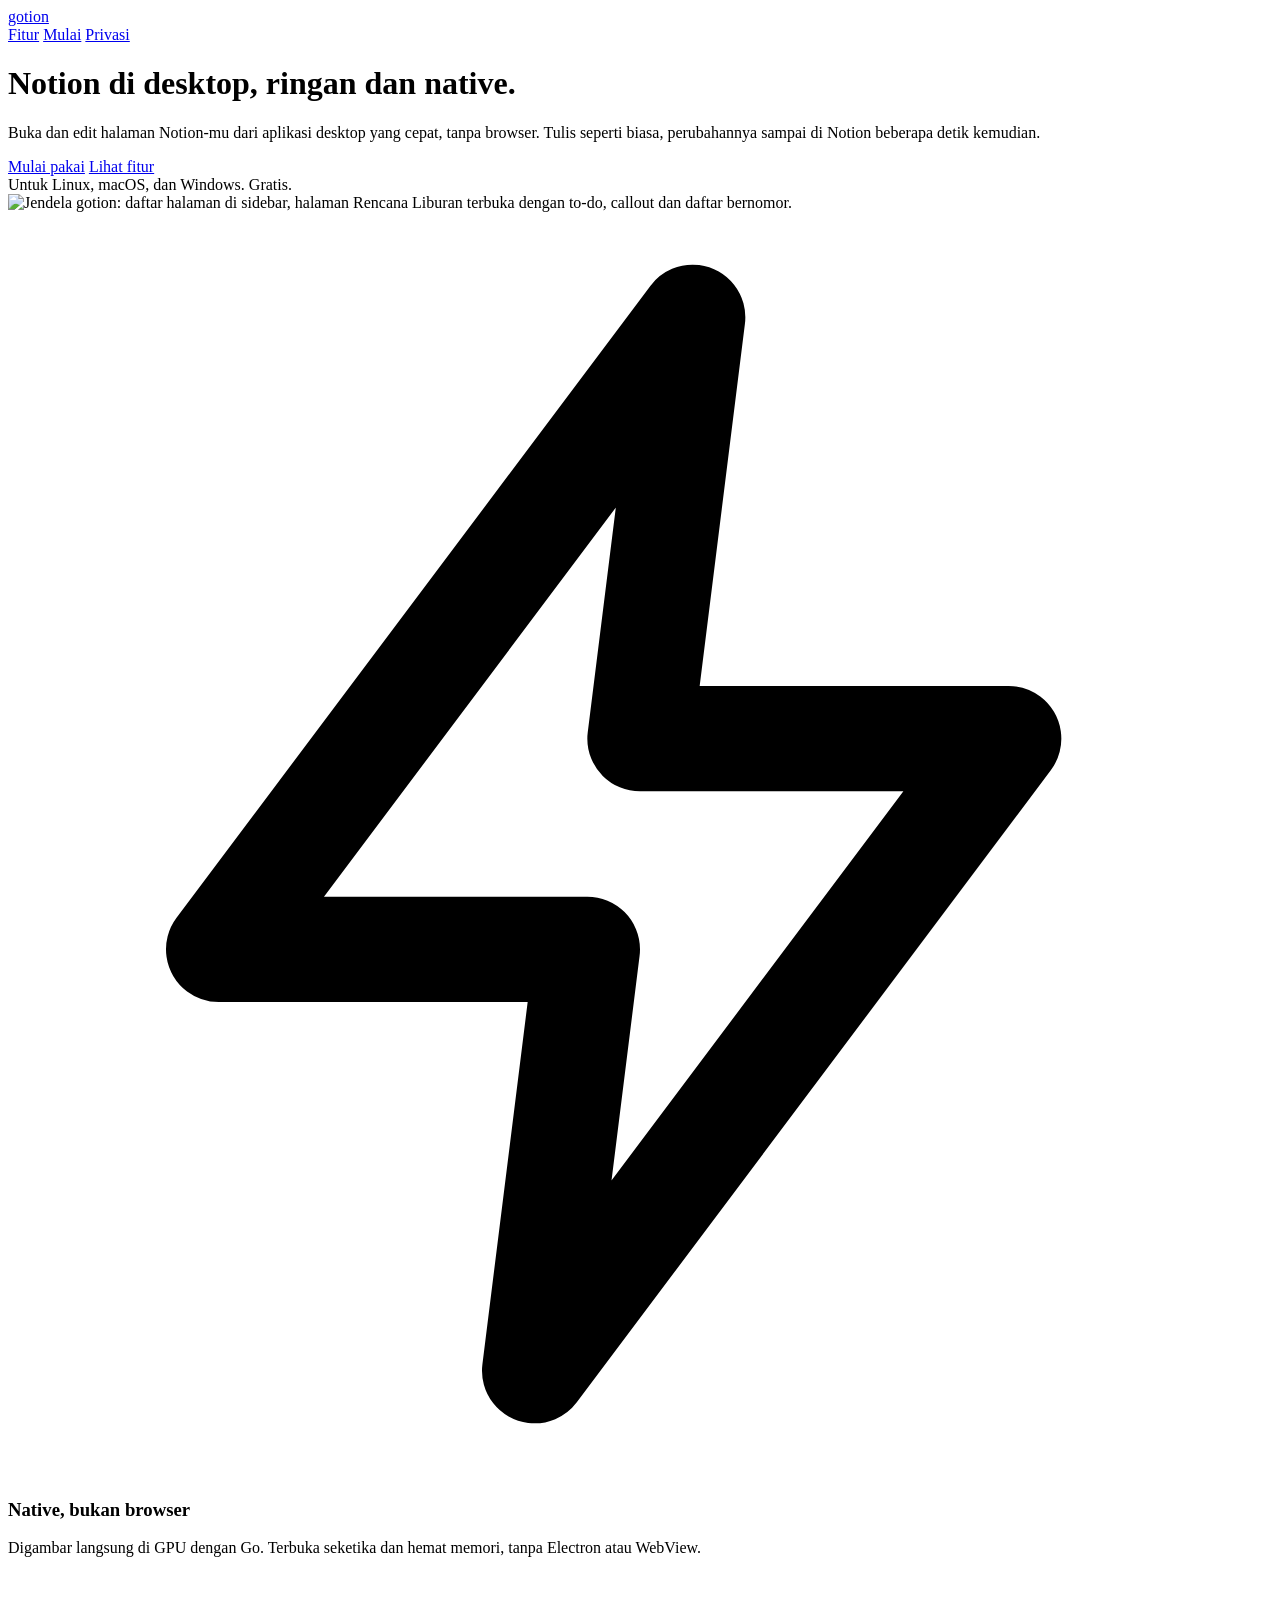
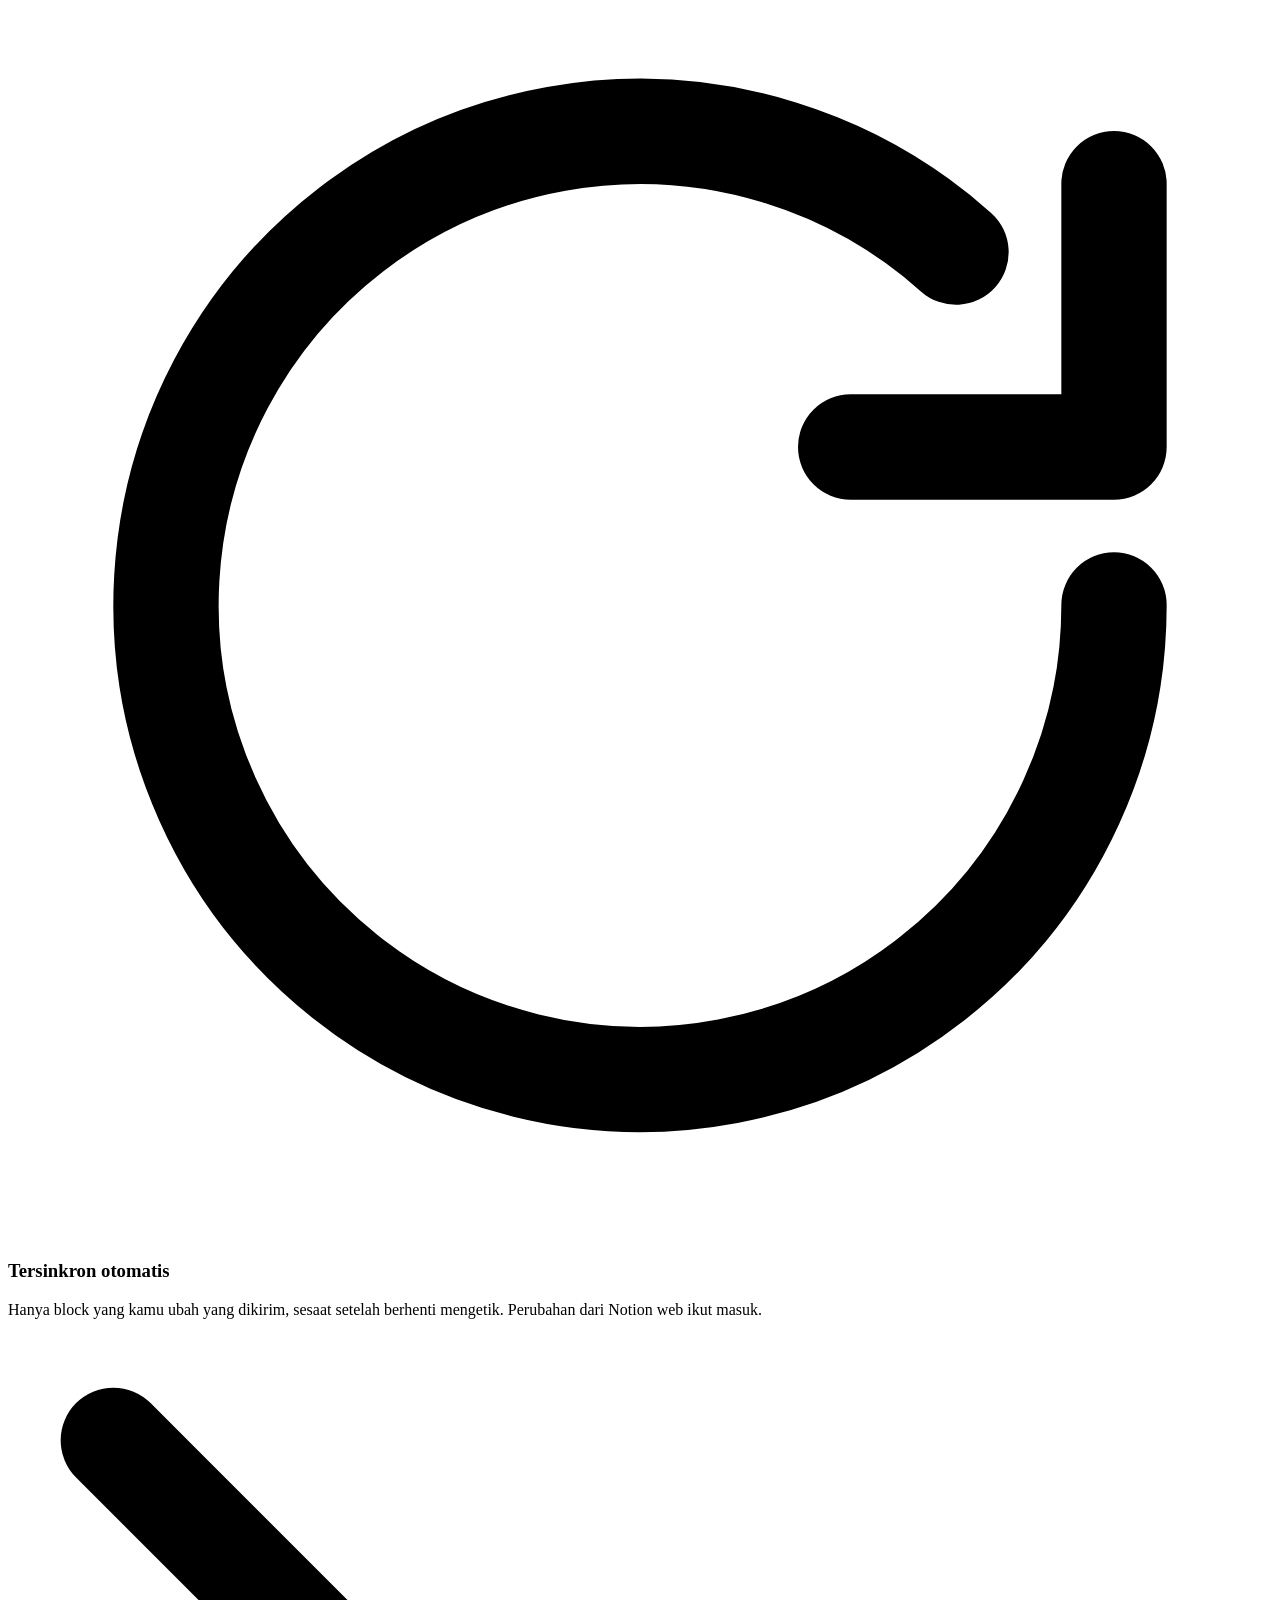
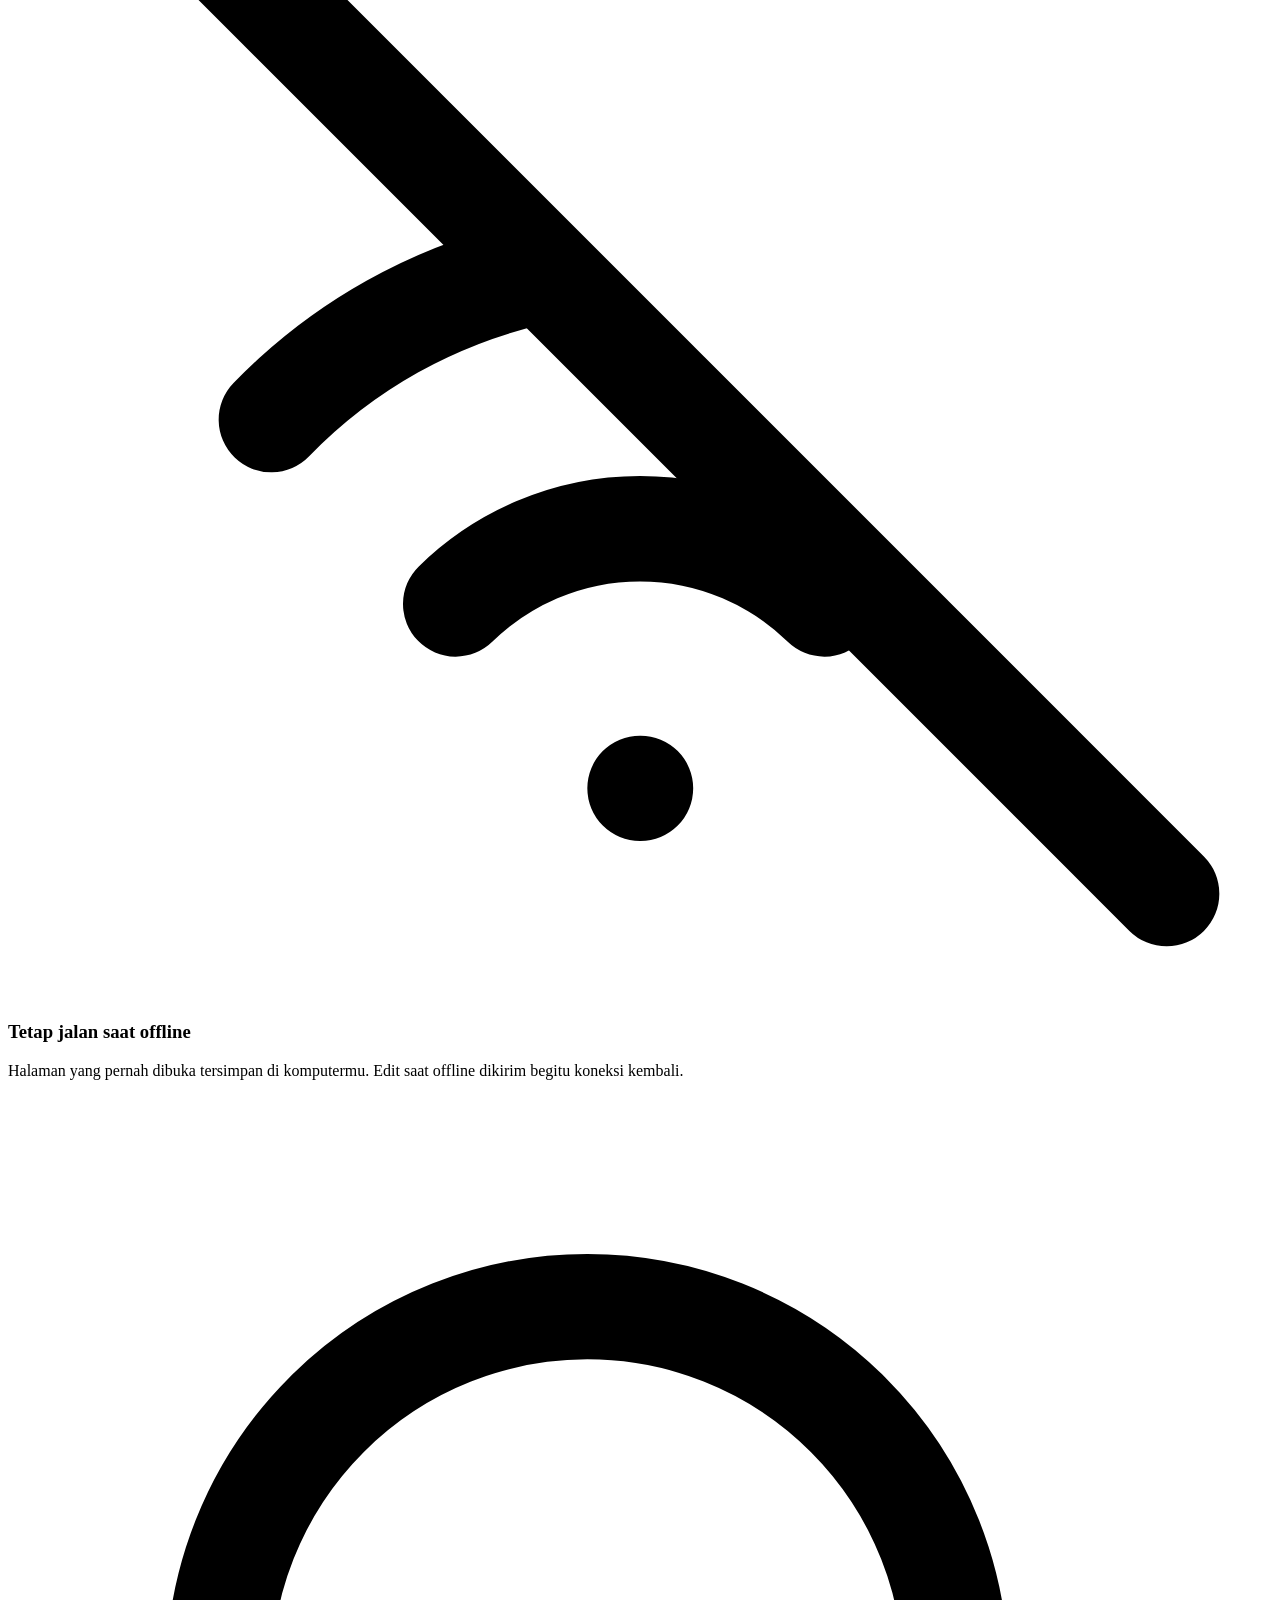
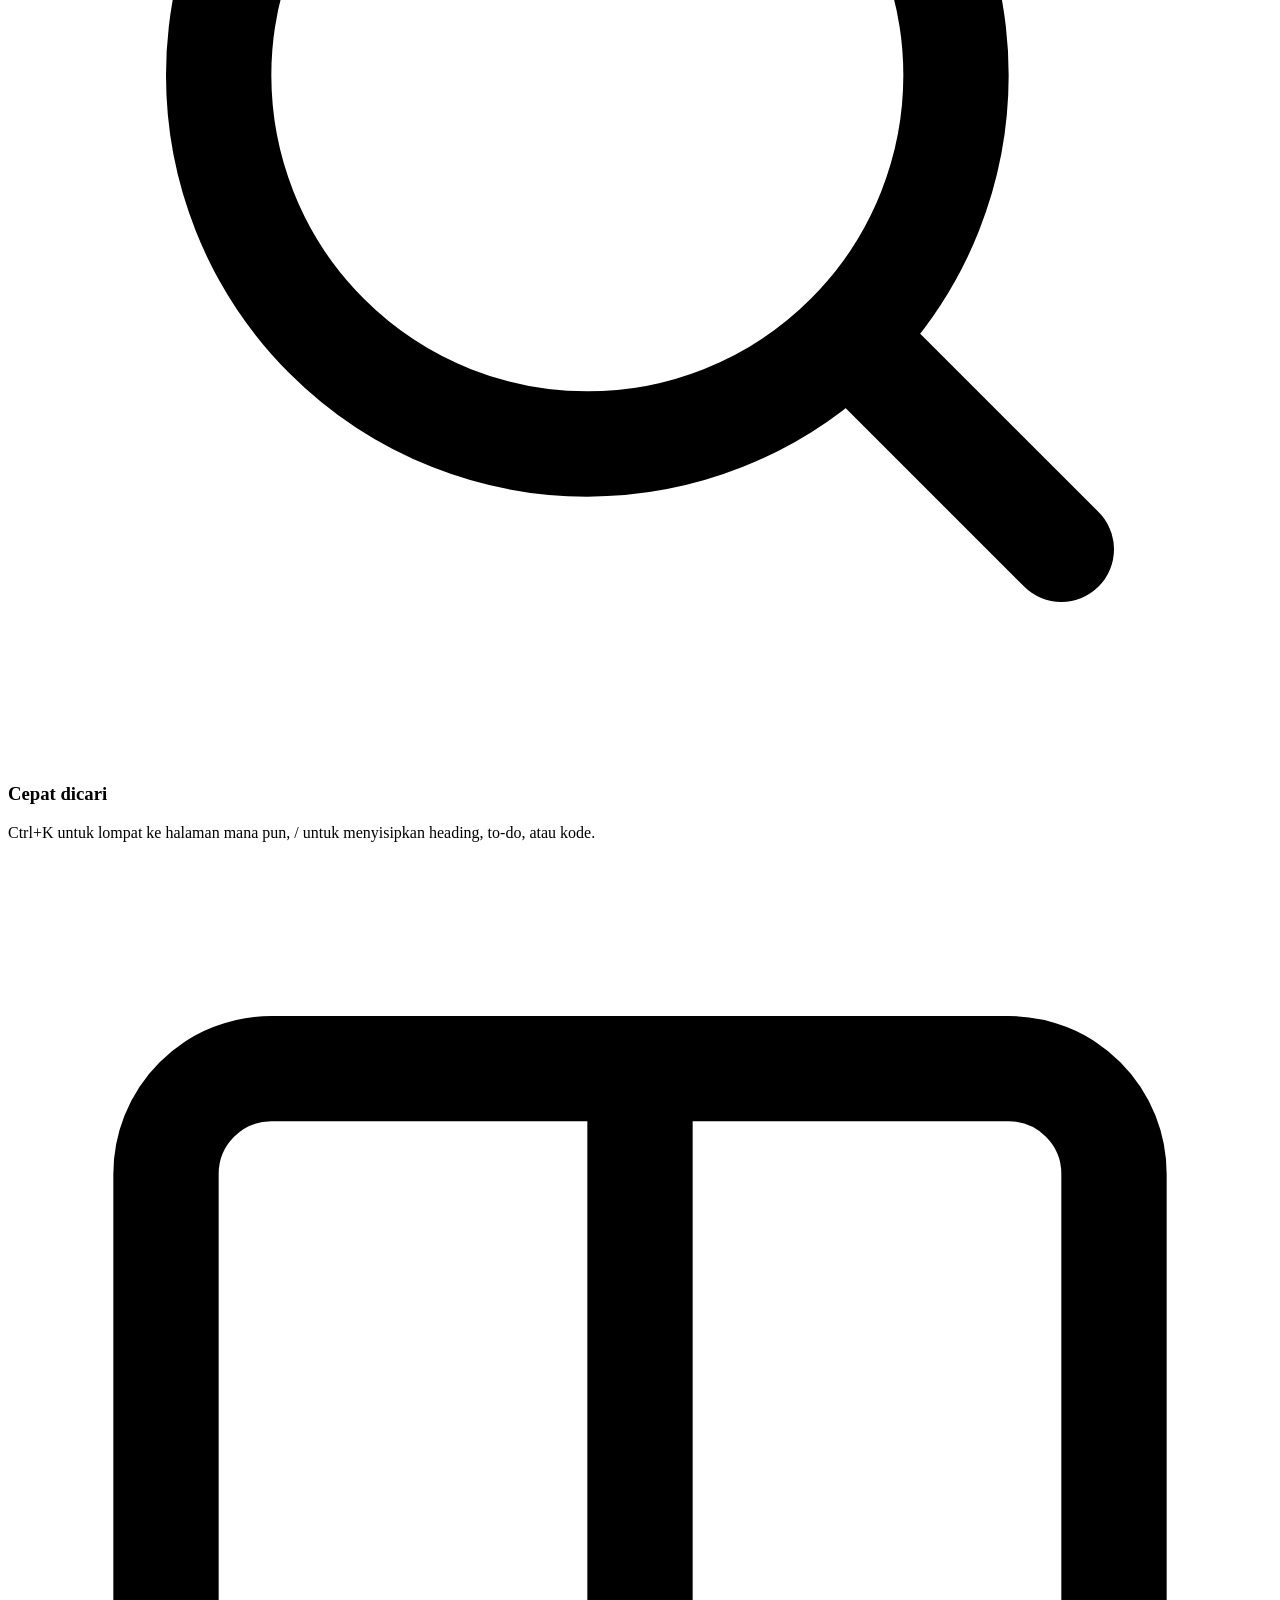
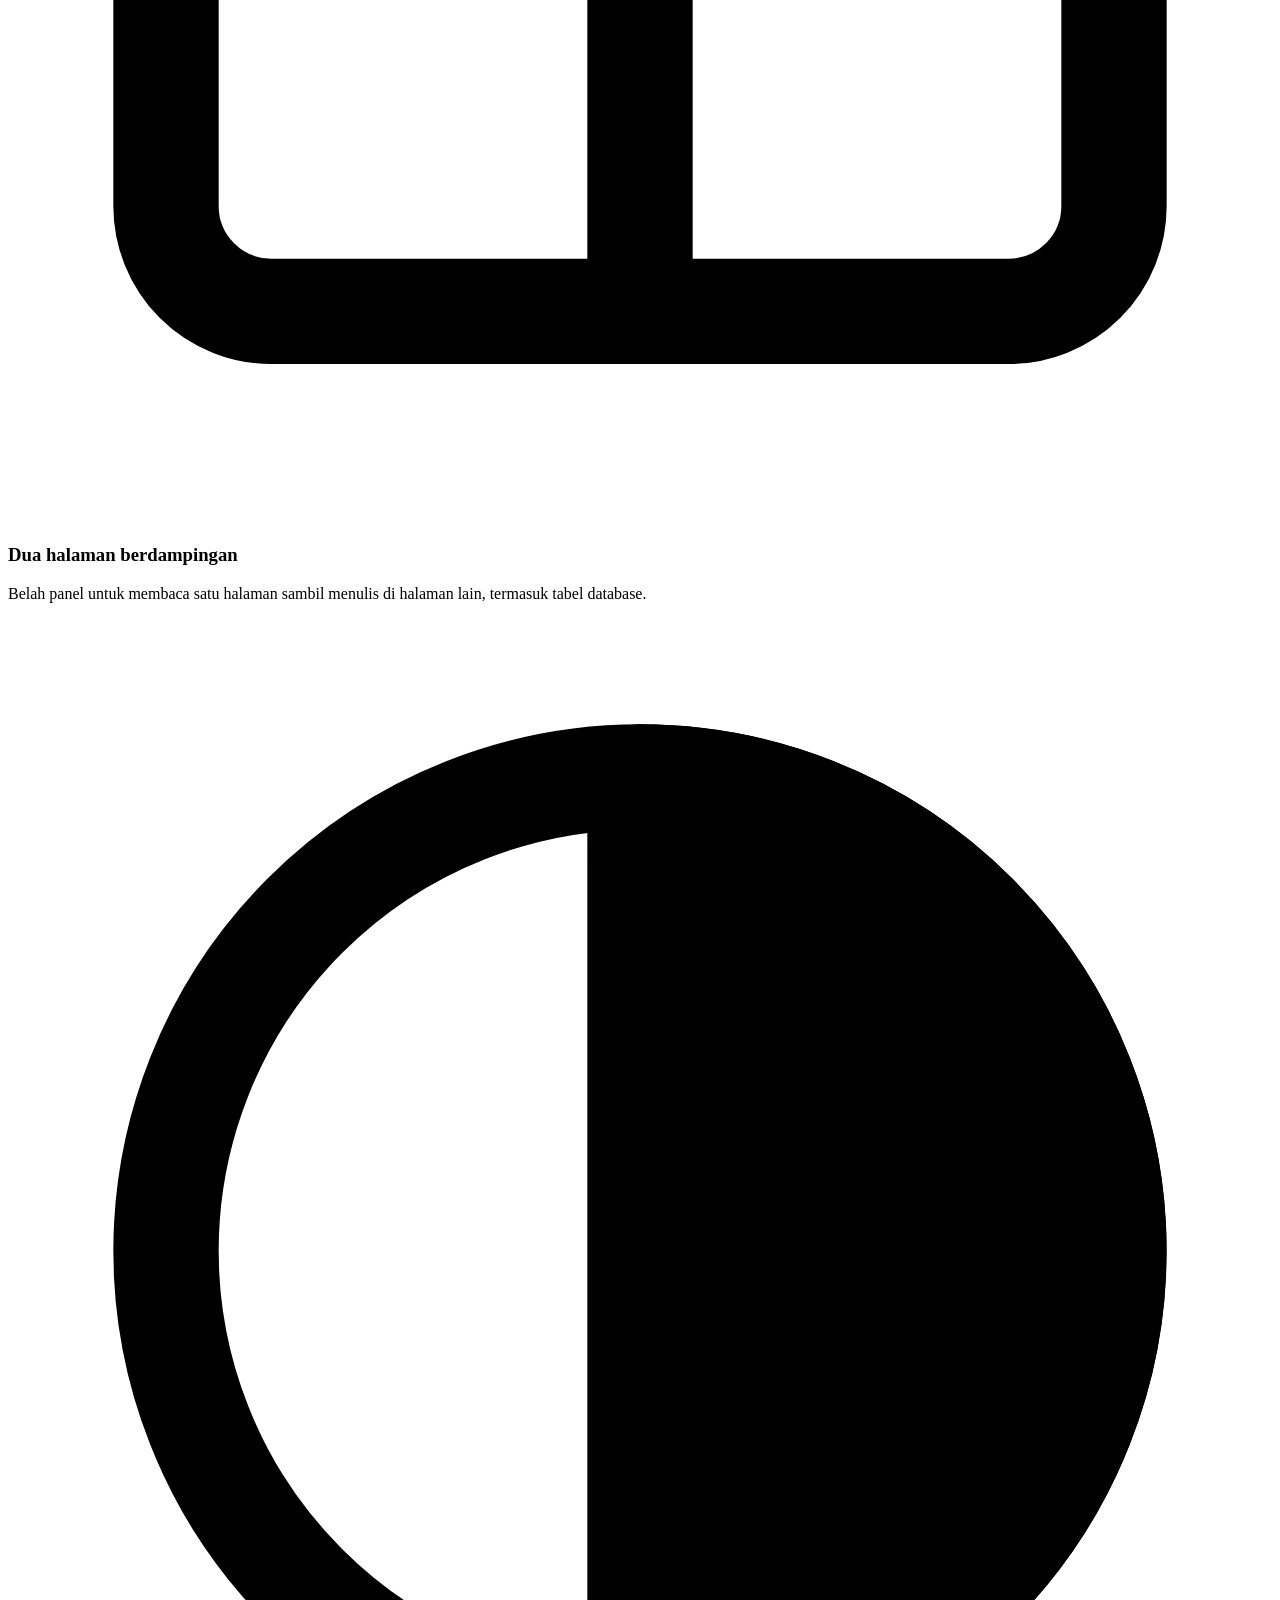
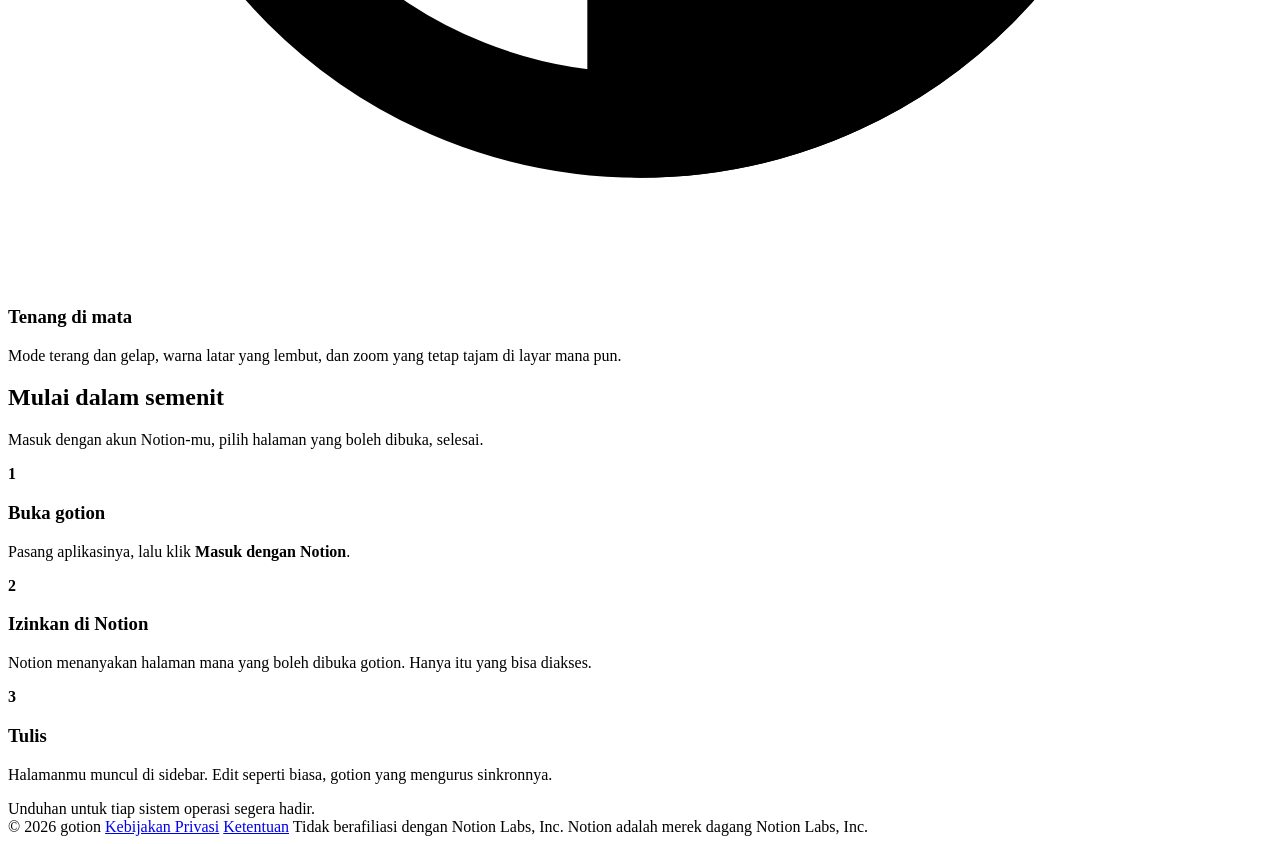
==== worker/public/index.html @ 945b61ad "Landing, privacy and terms pages on gotion.ryanda.my.id The Worker serves worker/public as static as" ====
<!doctype html>
<html lang="id">
<head>
<meta charset="utf-8">
<meta name="viewport" content="width=device-width, initial-scale=1">
<title>gotion — Notion di desktop, ringan dan native</title>
<meta name="description" content="gotion adalah aplikasi desktop native untuk Notion: buka dan edit halamanmu tanpa browser, ringan, cepat, dan tersinkron otomatis.">
<meta property="og:title" content="gotion — Notion di desktop, ringan dan native">
<meta property="og:description" content="Buka dan edit halaman Notion dari aplikasi desktop native yang ringan. Perubahan tersinkron dalam hitungan detik.">
<meta property="og:image" content="https://gotion.ryanda.my.id/hero-light.png">
<link rel="icon" href="/favicon.svg" type="image/svg+xml">
<link rel="stylesheet" href="/style.css">
</head>
<body>
<div class="wrap">
  <nav>
    <a class="brand" href="/"><img src="/favicon.svg" alt="">gotion</a>
    <div class="links">
      <a href="#fitur">Fitur</a>
      <a href="#mulai">Mulai</a>
      <a href="/privacy">Privasi</a>
    </div>
  </nav>

  <header class="hero">
    <h1>Notion di desktop, ringan dan native.</h1>
    <p>Buka dan edit halaman Notion-mu dari aplikasi desktop yang cepat, tanpa browser. Tulis seperti biasa, perubahannya sampai di Notion beberapa detik kemudian.</p>
    <div class="cta">
      <a class="button primary" href="#mulai">Mulai pakai</a>
      <a class="button ghost" href="#fitur">Lihat fitur</a>
    </div>
    <span class="note">Untuk Linux, macOS, dan Windows. Gratis.</span>
  </header>

  <div class="shot">
    <picture>
      <source srcset="/hero-dark.png" media="(prefers-color-scheme: dark)">
      <img src="/hero-light.png" width="1280" height="800" alt="Jendela gotion: daftar halaman di sidebar, halaman Rencana Liburan terbuka dengan to-do, callout dan daftar bernomor.">
    </picture>
  </div>

  <section class="features" id="fitur">
    <div class="card">
      <div class="icon"><svg viewBox="0 0 24 24" fill="none" stroke="currentColor" stroke-width="2" stroke-linecap="round" stroke-linejoin="round" aria-hidden="true"><path d="M13 2L4 14h7l-1 8 9-12h-7z"/></svg></div>
      <h3>Native, bukan browser</h3>
      <p>Digambar langsung di GPU dengan Go. Terbuka seketika dan hemat memori, tanpa Electron atau WebView.</p>
    </div>
    <div class="card">
      <div class="icon"><svg viewBox="0 0 24 24" fill="none" stroke="currentColor" stroke-width="2" stroke-linecap="round" stroke-linejoin="round" aria-hidden="true"><path d="M21 12a9 9 0 1 1-3-6.7"/><path d="M21 4v5h-5"/></svg></div>
      <h3>Tersinkron otomatis</h3>
      <p>Hanya block yang kamu ubah yang dikirim, sesaat setelah berhenti mengetik. Perubahan dari Notion web ikut masuk.</p>
    </div>
    <div class="card">
      <div class="icon"><svg viewBox="0 0 24 24" fill="none" stroke="currentColor" stroke-width="2" stroke-linecap="round" stroke-linejoin="round" aria-hidden="true"><path d="M2 2l20 20"/><path d="M8.5 16.5a5 5 0 0 1 7 0M5 13a10 10 0 0 1 5-2.8M12 20h.01"/></svg></div>
      <h3>Tetap jalan saat offline</h3>
      <p>Halaman yang pernah dibuka tersimpan di komputermu. Edit saat offline dikirim begitu koneksi kembali.</p>
    </div>
    <div class="card">
      <div class="icon"><svg viewBox="0 0 24 24" fill="none" stroke="currentColor" stroke-width="2" stroke-linecap="round" stroke-linejoin="round" aria-hidden="true"><circle cx="11" cy="11" r="7"/><path d="M20 20l-3.5-3.5"/></svg></div>
      <h3>Cepat dicari</h3>
      <p>Ctrl+K untuk lompat ke halaman mana pun, / untuk menyisipkan heading, to-do, atau kode.</p>
    </div>
    <div class="card">
      <div class="icon"><svg viewBox="0 0 24 24" fill="none" stroke="currentColor" stroke-width="2" stroke-linecap="round" stroke-linejoin="round" aria-hidden="true"><rect x="3" y="4" width="18" height="16" rx="2"/><path d="M12 4v16"/></svg></div>
      <h3>Dua halaman berdampingan</h3>
      <p>Belah panel untuk membaca satu halaman sambil menulis di halaman lain, termasuk tabel database.</p>
    </div>
    <div class="card">
      <div class="icon"><svg viewBox="0 0 24 24" fill="none" stroke="currentColor" stroke-width="2" stroke-linecap="round" stroke-linejoin="round" aria-hidden="true"><circle cx="12" cy="12" r="9"/><path d="M12 3a9 9 0 0 1 0 18z" fill="currentColor"/></svg></div>
      <h3>Tenang di mata</h3>
      <p>Mode terang dan gelap, warna latar yang lembut, dan zoom yang tetap tajam di layar mana pun.</p>
    </div>
  </section>

  <section class="section" id="mulai">
    <h2>Mulai dalam semenit</h2>
    <p>Masuk dengan akun Notion-mu, pilih halaman yang boleh dibuka, selesai.</p>
    <div class="steps">
      <div class="card"><b>1</b><h3>Buka gotion</h3><p>Pasang aplikasinya, lalu klik <strong>Masuk dengan Notion</strong>.</p></div>
      <div class="card"><b>2</b><h3>Izinkan di Notion</h3><p>Notion menanyakan halaman mana yang boleh dibuka gotion. Hanya itu yang bisa diakses.</p></div>
      <div class="card"><b>3</b><h3>Tulis</h3><p>Halamanmu muncul di sidebar. Edit seperti biasa, gotion yang mengurus sinkronnya.</p></div>
    </div>
    <span class="note">Unduhan untuk tiap sistem operasi segera hadir.</span>
  </section>

  <footer>
    <span>© 2026 gotion</span>
    <a href="/privacy">Kebijakan Privasi</a>
    <a href="/terms">Ketentuan</a>
    <span class="spacer"></span>
    <span>Tidak berafiliasi dengan Notion Labs, Inc. Notion adalah merek dagang Notion Labs, Inc.</span>
  </footer>
</div>
</body>
</html>
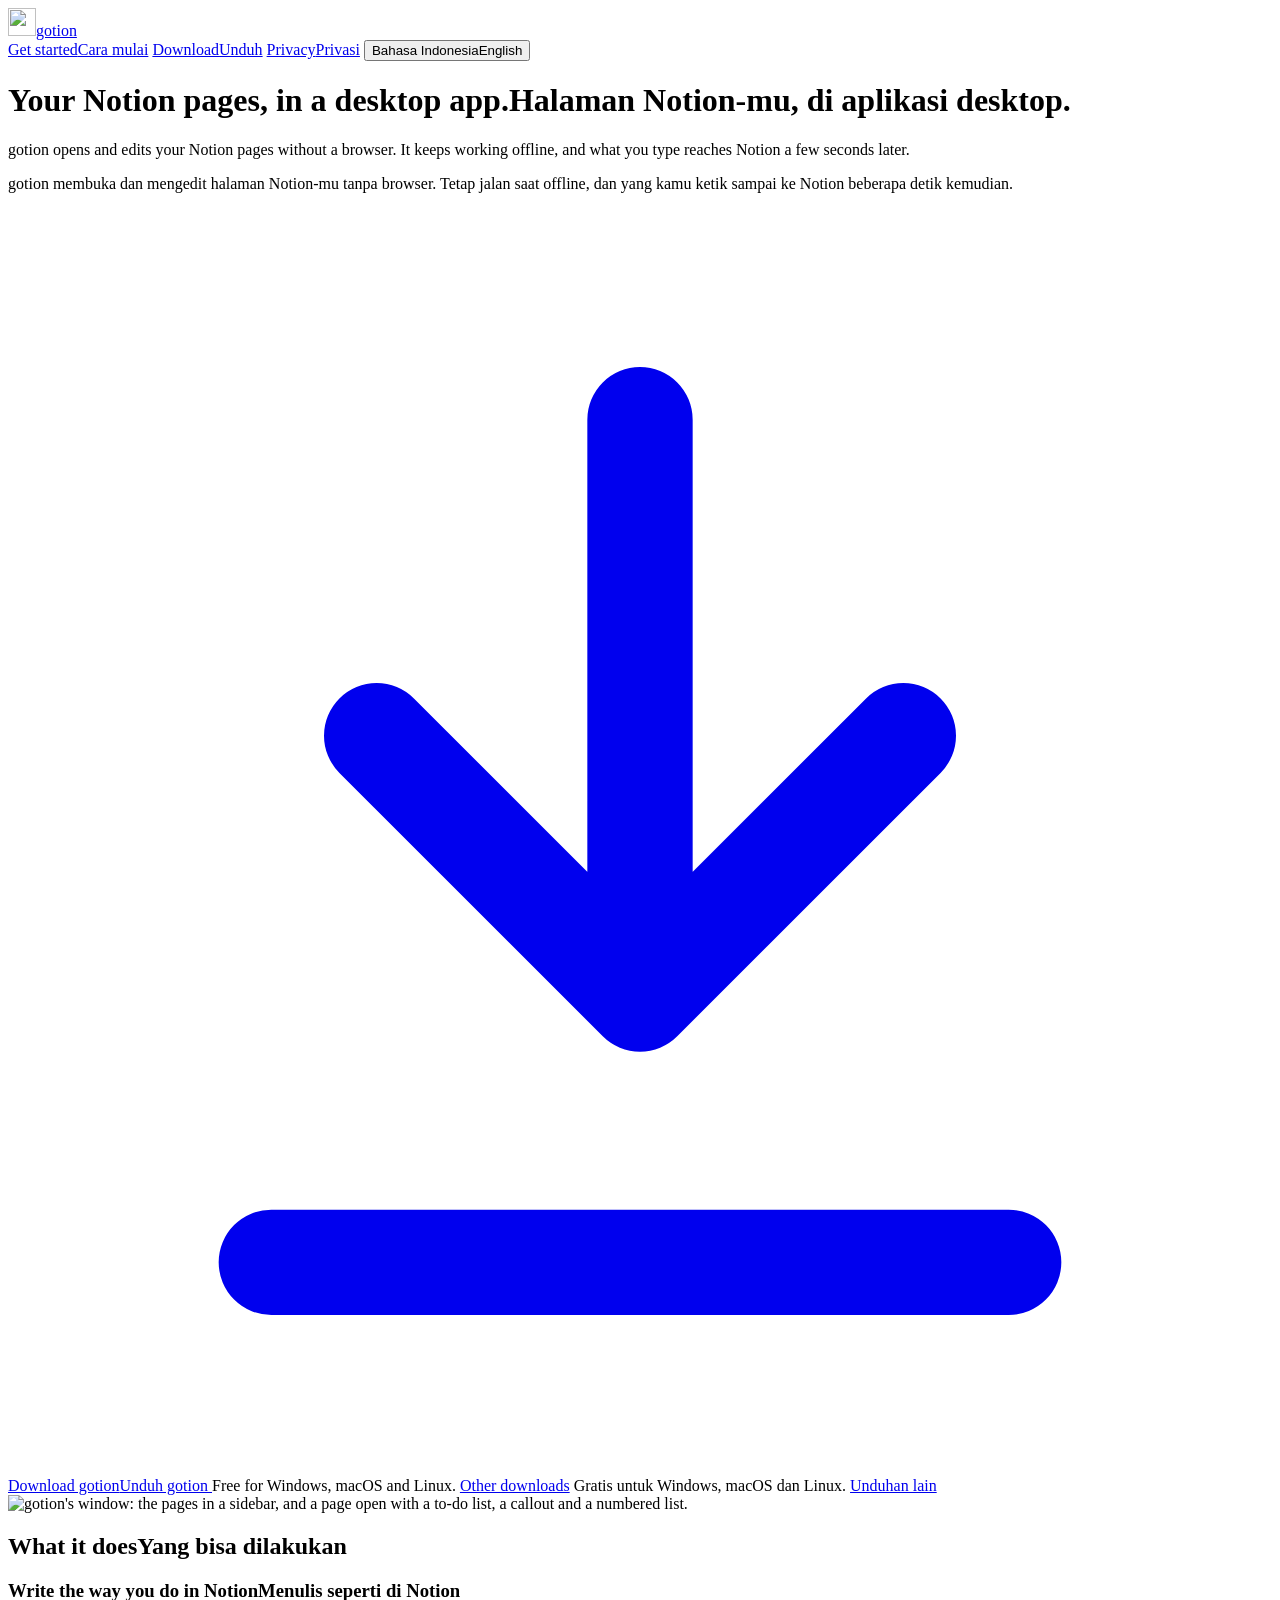
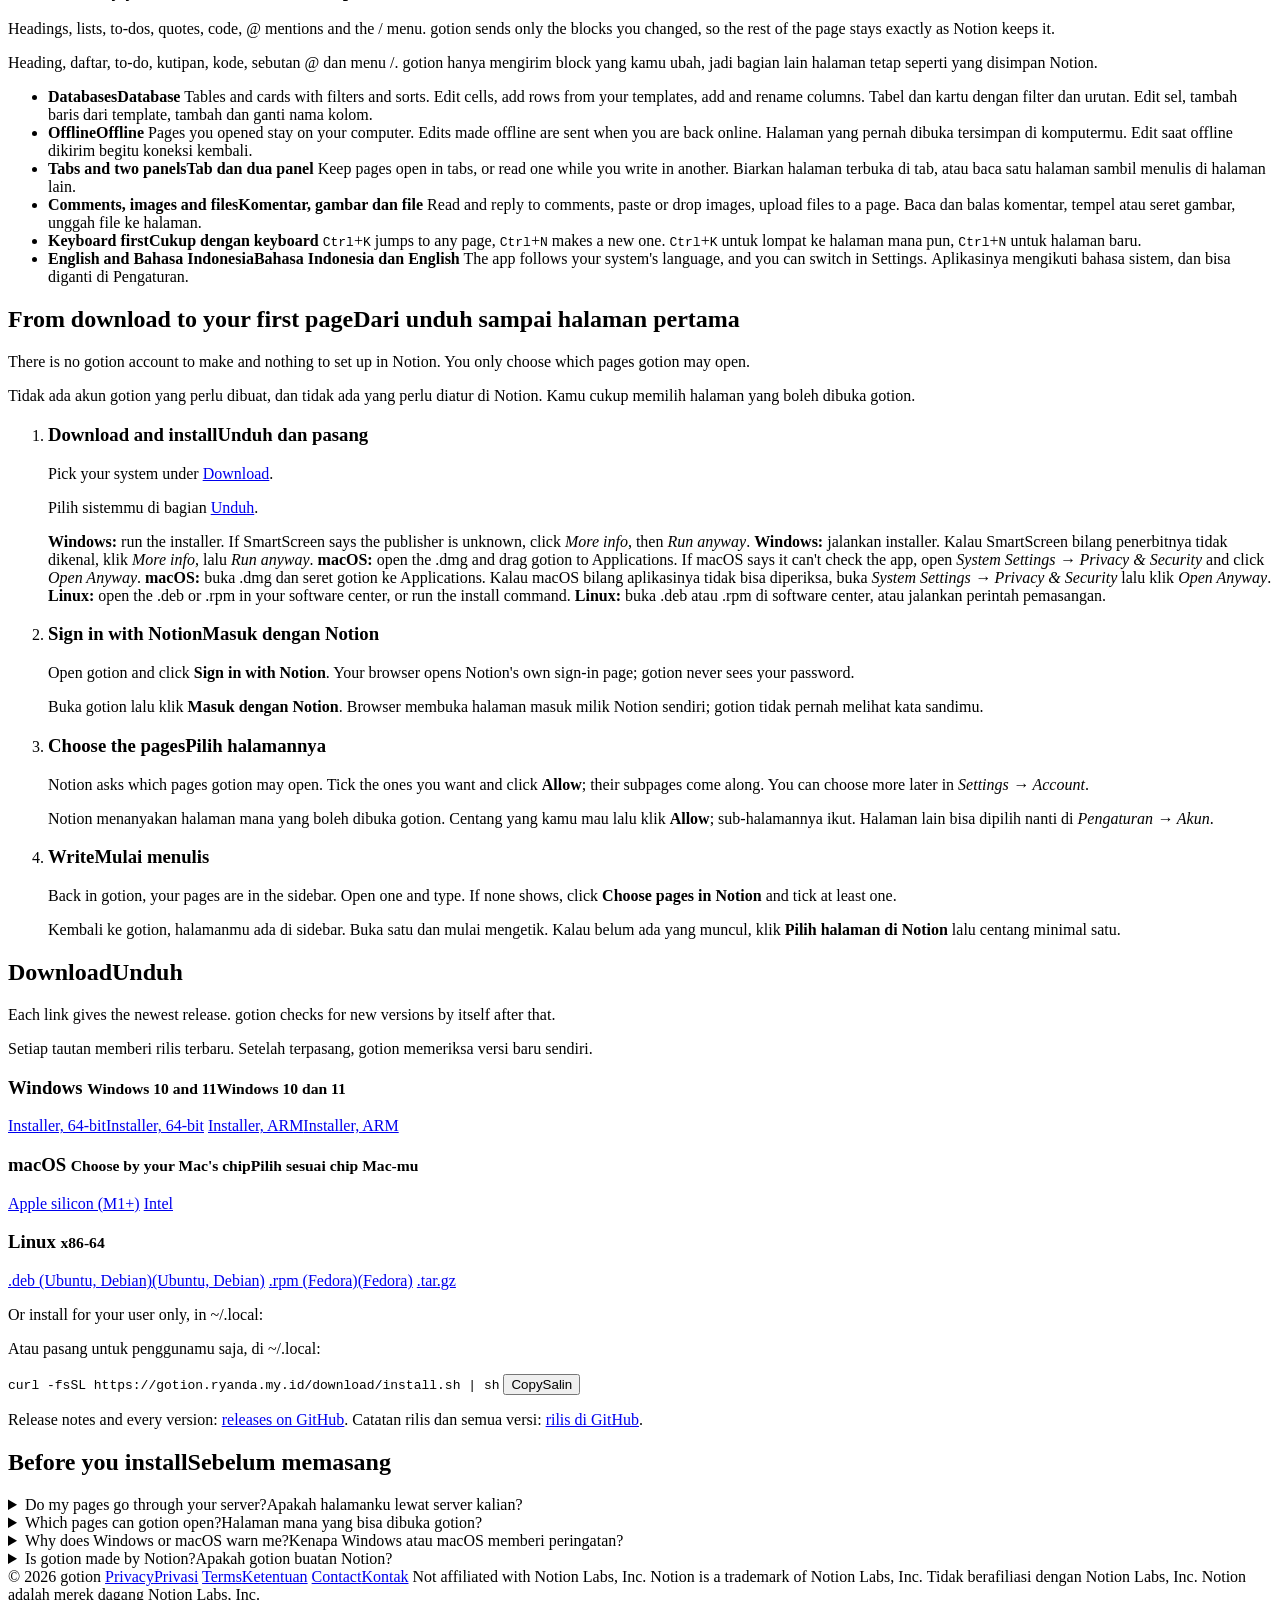
==== commit 5e56f5f5: "Releases on GitHub, updates, and a website for someone new - mygo.json: version, copyright, the icon" ====
--- a/worker/public/index.html
+++ b/worker/public/index.html
@@ -1,94 +1,232 @@
 <!doctype html>
-<html lang="id">
+<html lang="en" data-lang="en" data-title-en="gotion: your Notion pages in a desktop app" data-title-id="gotion: halaman Notion-mu di aplikasi desktop">
 <head>
 <meta charset="utf-8">
 <meta name="viewport" content="width=device-width, initial-scale=1">
-<title>gotion — Notion di desktop, ringan dan native</title>
-<meta name="description" content="gotion adalah aplikasi desktop native untuk Notion: buka dan edit halamanmu tanpa browser, ringan, cepat, dan tersinkron otomatis.">
-<meta property="og:title" content="gotion — Notion di desktop, ringan dan native">
-<meta property="og:description" content="Buka dan edit halaman Notion dari aplikasi desktop native yang ringan. Perubahan tersinkron dalam hitungan detik.">
+<script>
+  // The language, before anything shows: the one chosen here before, else
+  // the browser's (Indonesian or English).
+  (function () {
+    var l;
+    try { l = localStorage.getItem("lang"); } catch (e) {}
+    if (l !== "id" && l !== "en") l = /^(id|in)\b/i.test(navigator.language || "") ? "id" : "en";
+    document.documentElement.dataset.lang = l;
+    document.documentElement.lang = l;
+  })();
+</script>
+<title>gotion: your Notion pages in a desktop app</title>
+<meta name="description" content="gotion opens and edits your Notion pages in a desktop app for Windows, macOS and Linux, without a browser. Free.">
+<meta property="og:title" content="gotion: your Notion pages in a desktop app">
+<meta property="og:description" content="Open and edit your Notion pages in a desktop app, without a browser. Free for Windows, macOS and Linux.">
 <meta property="og:image" content="https://gotion.ryanda.my.id/hero-light.png">
 <link rel="icon" href="/favicon.svg" type="image/svg+xml">
 <link rel="stylesheet" href="/style.css">
+<script src="/site.js" defer></script>
 </head>
 <body>
 <div class="wrap">
-  <nav>
-    <a class="brand" href="/"><img src="/favicon.svg" alt="">gotion</a>
-    <div class="links">
-      <a href="#fitur">Fitur</a>
-      <a href="#mulai">Mulai</a>
-      <a href="/privacy">Privasi</a>
+  <header class="top">
+    <a class="brand" href="/"><img src="/favicon.svg" width="28" height="28" alt="">gotion</a>
+    <nav aria-label="Main">
+      <a href="#start"><span lang="en">Get started</span><span lang="id">Cara mulai</span></a>
+      <a href="#download"><span lang="en">Download</span><span lang="id">Unduh</span></a>
+      <a href="/privacy"><span lang="en">Privacy</span><span lang="id">Privasi</span></a>
+      <button class="lang" type="button" data-lang-switch aria-label="Bahasa Indonesia / English">
+        <span lang="en">Bahasa Indonesia</span><span lang="id">English</span>
+      </button>
+    </nav>
+  </header>
+
+  <main>
+    <div class="hero">
+      <h1>
+        <span lang="en">Your Notion pages, in a desktop app.</span><span lang="id">Halaman Notion-mu, di aplikasi desktop.</span><span class="caret" aria-hidden="true"></span>
+      </h1>
+      <p lang="en">gotion opens and edits your Notion pages without a browser. It keeps working offline, and what you type reaches Notion a few seconds later.</p>
+      <p lang="id">gotion membuka dan mengedit halaman Notion-mu tanpa browser. Tetap jalan saat offline, dan yang kamu ketik sampai ke Notion beberapa detik kemudian.</p>
+      <div class="actions">
+        <a class="button primary" href="#download" data-download>
+          <svg viewBox="0 0 24 24" fill="none" stroke="currentColor" stroke-width="2" stroke-linecap="round" stroke-linejoin="round" aria-hidden="true"><path d="M12 4v11M7 10l5 5 5-5M5 20h14"/></svg>
+          <span lang="en">Download gotion</span><span lang="id">Unduh gotion</span>
+        </a>
+        <span class="small">
+          <span lang="en">Free for Windows, macOS and Linux. <a href="#download">Other downloads</a></span>
+          <span lang="id">Gratis untuk Windows, macOS dan Linux. <a href="#download">Unduhan lain</a></span>
+        </span>
+      </div>
     </div>
-  </nav>
-
-  <header class="hero">
-    <h1>Notion di desktop, ringan dan native.</h1>
-    <p>Buka dan edit halaman Notion-mu dari aplikasi desktop yang cepat, tanpa browser. Tulis seperti biasa, perubahannya sampai di Notion beberapa detik kemudian.</p>
-    <div class="cta">
-      <a class="button primary" href="#mulai">Mulai pakai</a>
-      <a class="button ghost" href="#fitur">Lihat fitur</a>
+
+    <!-- The hero's picture. A React Bits component can replace what is inside
+         this element later; keep the element and its id. -->
+    <div class="hero-visual" id="hero-visual">
+      <picture>
+        <source srcset="/hero-dark.png" media="(prefers-color-scheme: dark)">
+        <img src="/hero-light.png" width="1280" height="800" fetchpriority="high"
+             alt="gotion's window: the pages in a sidebar, and a page open with a to-do list, a callout and a numbered list.">
+      </picture>
     </div>
-    <span class="note">Untuk Linux, macOS, dan Windows. Gratis.</span>
-  </header>
-
-  <div class="shot">
-    <picture>
-      <source srcset="/hero-dark.png" media="(prefers-color-scheme: dark)">
-      <img src="/hero-light.png" width="1280" height="800" alt="Jendela gotion: daftar halaman di sidebar, halaman Rencana Liburan terbuka dengan to-do, callout dan daftar bernomor.">
-    </picture>
-  </div>
-
-  <section class="features" id="fitur">
-    <div class="card">
-      <div class="icon"><svg viewBox="0 0 24 24" fill="none" stroke="currentColor" stroke-width="2" stroke-linecap="round" stroke-linejoin="round" aria-hidden="true"><path d="M13 2L4 14h7l-1 8 9-12h-7z"/></svg></div>
-      <h3>Native, bukan browser</h3>
-      <p>Digambar langsung di GPU dengan Go. Terbuka seketika dan hemat memori, tanpa Electron atau WebView.</p>
-    </div>
-    <div class="card">
-      <div class="icon"><svg viewBox="0 0 24 24" fill="none" stroke="currentColor" stroke-width="2" stroke-linecap="round" stroke-linejoin="round" aria-hidden="true"><path d="M21 12a9 9 0 1 1-3-6.7"/><path d="M21 4v5h-5"/></svg></div>
-      <h3>Tersinkron otomatis</h3>
-      <p>Hanya block yang kamu ubah yang dikirim, sesaat setelah berhenti mengetik. Perubahan dari Notion web ikut masuk.</p>
-    </div>
-    <div class="card">
-      <div class="icon"><svg viewBox="0 0 24 24" fill="none" stroke="currentColor" stroke-width="2" stroke-linecap="round" stroke-linejoin="round" aria-hidden="true"><path d="M2 2l20 20"/><path d="M8.5 16.5a5 5 0 0 1 7 0M5 13a10 10 0 0 1 5-2.8M12 20h.01"/></svg></div>
-      <h3>Tetap jalan saat offline</h3>
-      <p>Halaman yang pernah dibuka tersimpan di komputermu. Edit saat offline dikirim begitu koneksi kembali.</p>
-    </div>
-    <div class="card">
-      <div class="icon"><svg viewBox="0 0 24 24" fill="none" stroke="currentColor" stroke-width="2" stroke-linecap="round" stroke-linejoin="round" aria-hidden="true"><circle cx="11" cy="11" r="7"/><path d="M20 20l-3.5-3.5"/></svg></div>
-      <h3>Cepat dicari</h3>
-      <p>Ctrl+K untuk lompat ke halaman mana pun, / untuk menyisipkan heading, to-do, atau kode.</p>
-    </div>
-    <div class="card">
-      <div class="icon"><svg viewBox="0 0 24 24" fill="none" stroke="currentColor" stroke-width="2" stroke-linecap="round" stroke-linejoin="round" aria-hidden="true"><rect x="3" y="4" width="18" height="16" rx="2"/><path d="M12 4v16"/></svg></div>
-      <h3>Dua halaman berdampingan</h3>
-      <p>Belah panel untuk membaca satu halaman sambil menulis di halaman lain, termasuk tabel database.</p>
-    </div>
-    <div class="card">
-      <div class="icon"><svg viewBox="0 0 24 24" fill="none" stroke="currentColor" stroke-width="2" stroke-linecap="round" stroke-linejoin="round" aria-hidden="true"><circle cx="12" cy="12" r="9"/><path d="M12 3a9 9 0 0 1 0 18z" fill="currentColor"/></svg></div>
-      <h3>Tenang di mata</h3>
-      <p>Mode terang dan gelap, warna latar yang lembut, dan zoom yang tetap tajam di layar mana pun.</p>
-    </div>
-  </section>
-
-  <section class="section" id="mulai">
-    <h2>Mulai dalam semenit</h2>
-    <p>Masuk dengan akun Notion-mu, pilih halaman yang boleh dibuka, selesai.</p>
-    <div class="steps">
-      <div class="card"><b>1</b><h3>Buka gotion</h3><p>Pasang aplikasinya, lalu klik <strong>Masuk dengan Notion</strong>.</p></div>
-      <div class="card"><b>2</b><h3>Izinkan di Notion</h3><p>Notion menanyakan halaman mana yang boleh dibuka gotion. Hanya itu yang bisa diakses.</p></div>
-      <div class="card"><b>3</b><h3>Tulis</h3><p>Halamanmu muncul di sidebar. Edit seperti biasa, gotion yang mengurus sinkronnya.</p></div>
-    </div>
-    <span class="note">Unduhan untuk tiap sistem operasi segera hadir.</span>
-  </section>
+
+    <section aria-labelledby="does">
+      <h2 id="does"><span lang="en">What it does</span><span lang="id">Yang bisa dilakukan</span></h2>
+      <div class="does">
+        <div class="first">
+          <h3><span lang="en">Write the way you do in Notion</span><span lang="id">Menulis seperti di Notion</span></h3>
+          <p lang="en">Headings, lists, to-dos, quotes, code, @ mentions and the / menu. gotion sends only the blocks you changed, so the rest of the page stays exactly as Notion keeps it.</p>
+          <p lang="id">Heading, daftar, to-do, kutipan, kode, sebutan @ dan menu /. gotion hanya mengirim block yang kamu ubah, jadi bagian lain halaman tetap seperti yang disimpan Notion.</p>
+        </div>
+        <ul>
+          <li>
+            <strong><span lang="en">Databases</span><span lang="id">Database</span></strong>
+            <span lang="en">Tables and cards with filters and sorts. Edit cells, add rows from your templates, add and rename columns.</span>
+            <span lang="id">Tabel dan kartu dengan filter dan urutan. Edit sel, tambah baris dari template, tambah dan ganti nama kolom.</span>
+          </li>
+          <li>
+            <strong><span lang="en">Offline</span><span lang="id">Offline</span></strong>
+            <span lang="en">Pages you opened stay on your computer. Edits made offline are sent when you are back online.</span>
+            <span lang="id">Halaman yang pernah dibuka tersimpan di komputermu. Edit saat offline dikirim begitu koneksi kembali.</span>
+          </li>
+          <li>
+            <strong><span lang="en">Tabs and two panels</span><span lang="id">Tab dan dua panel</span></strong>
+            <span lang="en">Keep pages open in tabs, or read one while you write in another.</span>
+            <span lang="id">Biarkan halaman terbuka di tab, atau baca satu halaman sambil menulis di halaman lain.</span>
+          </li>
+          <li>
+            <strong><span lang="en">Comments, images and files</span><span lang="id">Komentar, gambar dan file</span></strong>
+            <span lang="en">Read and reply to comments, paste or drop images, upload files to a page.</span>
+            <span lang="id">Baca dan balas komentar, tempel atau seret gambar, unggah file ke halaman.</span>
+          </li>
+          <li>
+            <strong><span lang="en">Keyboard first</span><span lang="id">Cukup dengan keyboard</span></strong>
+            <span lang="en"><kbd>Ctrl</kbd>+<kbd>K</kbd> jumps to any page, <kbd>Ctrl</kbd>+<kbd>N</kbd> makes a new one.</span>
+            <span lang="id"><kbd>Ctrl</kbd>+<kbd>K</kbd> untuk lompat ke halaman mana pun, <kbd>Ctrl</kbd>+<kbd>N</kbd> untuk halaman baru.</span>
+          </li>
+          <li>
+            <strong><span lang="en">English and Bahasa Indonesia</span><span lang="id">Bahasa Indonesia dan English</span></strong>
+            <span lang="en">The app follows your system's language, and you can switch in Settings.</span>
+            <span lang="id">Aplikasinya mengikuti bahasa sistem, dan bisa diganti di Pengaturan.</span>
+          </li>
+        </ul>
+      </div>
+    </section>
+
+    <section id="start" aria-labelledby="start-title">
+      <h2 id="start-title"><span lang="en">From download to your first page</span><span lang="id">Dari unduh sampai halaman pertama</span></h2>
+      <p class="lead" lang="en">There is no gotion account to make and nothing to set up in Notion. You only choose which pages gotion may open.</p>
+      <p class="lead" lang="id">Tidak ada akun gotion yang perlu dibuat, dan tidak ada yang perlu diatur di Notion. Kamu cukup memilih halaman yang boleh dibuka gotion.</p>
+      <ol class="steps">
+        <li>
+          <h3><span lang="en">Download and install</span><span lang="id">Unduh dan pasang</span></h3>
+          <div>
+            <p lang="en">Pick your system under <a href="#download">Download</a>.</p>
+            <p lang="id">Pilih sistemmu di bagian <a href="#download">Unduh</a>.</p>
+            <div class="os">
+              <span lang="en"><b>Windows:</b> run the installer. If SmartScreen says the publisher is unknown, click <em>More info</em>, then <em>Run anyway</em>.</span>
+              <span lang="id"><b>Windows:</b> jalankan installer. Kalau SmartScreen bilang penerbitnya tidak dikenal, klik <em>More info</em>, lalu <em>Run anyway</em>.</span>
+              <span lang="en"><b>macOS:</b> open the .dmg and drag gotion to Applications. If macOS says it can't check the app, open <em>System Settings → Privacy &amp; Security</em> and click <em>Open Anyway</em>.</span>
+              <span lang="id"><b>macOS:</b> buka .dmg dan seret gotion ke Applications. Kalau macOS bilang aplikasinya tidak bisa diperiksa, buka <em>System Settings → Privacy &amp; Security</em> lalu klik <em>Open Anyway</em>.</span>
+              <span lang="en"><b>Linux:</b> open the .deb or .rpm in your software center, or run the install command.</span>
+              <span lang="id"><b>Linux:</b> buka .deb atau .rpm di software center, atau jalankan perintah pemasangan.</span>
+            </div>
+          </div>
+        </li>
+        <li>
+          <h3><span lang="en">Sign in with Notion</span><span lang="id">Masuk dengan Notion</span></h3>
+          <p lang="en">Open gotion and click <strong>Sign in with Notion</strong>. Your browser opens Notion's own sign-in page; gotion never sees your password.</p>
+          <p lang="id">Buka gotion lalu klik <strong>Masuk dengan Notion</strong>. Browser membuka halaman masuk milik Notion sendiri; gotion tidak pernah melihat kata sandimu.</p>
+        </li>
+        <li>
+          <h3><span lang="en">Choose the pages</span><span lang="id">Pilih halamannya</span></h3>
+          <p lang="en">Notion asks which pages gotion may open. Tick the ones you want and click <strong>Allow</strong>; their subpages come along. You can choose more later in <em>Settings → Account</em>.</p>
+          <p lang="id">Notion menanyakan halaman mana yang boleh dibuka gotion. Centang yang kamu mau lalu klik <strong>Allow</strong>; sub-halamannya ikut. Halaman lain bisa dipilih nanti di <em>Pengaturan → Akun</em>.</p>
+        </li>
+        <li>
+          <h3><span lang="en">Write</span><span lang="id">Mulai menulis</span></h3>
+          <p lang="en">Back in gotion, your pages are in the sidebar. Open one and type. If none shows, click <strong>Choose pages in Notion</strong> and tick at least one.</p>
+          <p lang="id">Kembali ke gotion, halamanmu ada di sidebar. Buka satu dan mulai mengetik. Kalau belum ada yang muncul, klik <strong>Pilih halaman di Notion</strong> lalu centang minimal satu.</p>
+        </li>
+      </ol>
+    </section>
+
+    <section id="download" aria-labelledby="download-title">
+      <h2 id="download-title"><span lang="en">Download</span><span lang="id">Unduh</span></h2>
+      <p class="lead" lang="en">Each link gives the newest release. gotion checks for new versions by itself after that.</p>
+      <p class="lead" lang="id">Setiap tautan memberi rilis terbaru. Setelah terpasang, gotion memeriksa versi baru sendiri.</p>
+      <div class="downloads">
+        <div class="platform" id="dl-windows">
+          <h3>Windows <small lang="en">Windows 10 and 11</small><small lang="id">Windows 10 dan 11</small></h3>
+          <div class="links">
+            <a class="button secondary" href="/download/windows"><span lang="en">Installer, 64-bit</span><span lang="id">Installer, 64-bit</span></a>
+            <a class="button secondary" href="/download/windows-arm"><span lang="en">Installer, ARM</span><span lang="id">Installer, ARM</span></a>
+          </div>
+        </div>
+        <div class="platform" id="dl-mac">
+          <h3>macOS <small lang="en">Choose by your Mac's chip</small><small lang="id">Pilih sesuai chip Mac-mu</small></h3>
+          <div class="links">
+            <a class="button secondary" href="/download/mac">Apple silicon (M1+)</a>
+            <a class="button secondary" href="/download/mac-intel">Intel</a>
+          </div>
+        </div>
+        <div class="platform" id="dl-linux">
+          <h3>Linux <small>x86-64</small></h3>
+          <div>
+            <div class="links">
+              <a class="button secondary" href="/download/linux-deb">.deb <span lang="en">(Ubuntu, Debian)</span><span lang="id">(Ubuntu, Debian)</span></a>
+              <a class="button secondary" href="/download/linux-rpm">.rpm <span lang="en">(Fedora)</span><span lang="id">(Fedora)</span></a>
+              <a class="button secondary" href="/download/linux-tar">.tar.gz</a>
+            </div>
+            <p class="small" lang="en">Or install for your user only, in ~/.local:</p>
+            <p class="small" lang="id">Atau pasang untuk penggunamu saja, di ~/.local:</p>
+            <div class="cmd">
+              <code id="install-cmd">curl -fsSL https://gotion.ryanda.my.id/download/install.sh | sh</code>
+              <button type="button" data-copy="install-cmd">
+                <span data-idle><span lang="en">Copy</span><span lang="id">Salin</span></span>
+                <span data-done hidden><span lang="en">Copied</span><span lang="id">Tersalin</span></span>
+              </button>
+            </div>
+          </div>
+        </div>
+        <p class="small">
+          <span lang="en">Release notes and every version: <a href="/download/releases">releases on GitHub</a>.</span>
+          <span lang="id">Catatan rilis dan semua versi: <a href="/download/releases">rilis di GitHub</a>.</span>
+        </p>
+      </div>
+    </section>
+
+    <section aria-labelledby="questions">
+      <h2 id="questions"><span lang="en">Before you install</span><span lang="id">Sebelum memasang</span></h2>
+      <div class="faq">
+        <details>
+          <summary><span lang="en">Do my pages go through your server?</span><span lang="id">Apakah halamanku lewat server kalian?</span></summary>
+          <p lang="en">No. The app talks to Notion directly. Our server only completes the sign-in, and relays Notion's notices that a page changed (page IDs, never content). Details in the <a href="/privacy">privacy policy</a>.</p>
+          <p lang="id">Tidak. Aplikasinya terhubung langsung ke Notion. Server kami hanya menyelesaikan proses masuk, dan meneruskan pemberitahuan Notion bahwa sebuah halaman berubah (ID halaman, bukan isinya). Rinciannya di <a href="/privacy">kebijakan privasi</a>.</p>
+        </details>
+        <details>
+          <summary><span lang="en">Which pages can gotion open?</span><span lang="id">Halaman mana yang bisa dibuka gotion?</span></summary>
+          <p lang="en">Only the ones you chose on Notion's page, and their subpages. You can take access back any time in Notion, under Settings → Connections.</p>
+          <p lang="id">Hanya yang kamu pilih di halaman Notion, beserta sub-halamannya. Akses bisa dicabut kapan saja di Notion, lewat Settings → Connections.</p>
+        </details>
+        <details>
+          <summary><span lang="en">Why does Windows or macOS warn me?</span><span lang="id">Kenapa Windows atau macOS memberi peringatan?</span></summary>
+          <p lang="en">gotion's installers are not code-signed yet, which costs a yearly certificate. The steps above show how to open it anyway. Every release is built from the source on GitHub.</p>
+          <p lang="id">Installer gotion belum ditandatangani (code-signing), yang butuh sertifikat berbayar tiap tahun. Langkah di atas menunjukkan cara tetap membukanya. Setiap rilis dibangun dari kode sumber di GitHub.</p>
+        </details>
+        <details>
+          <summary><span lang="en">Is gotion made by Notion?</span><span lang="id">Apakah gotion buatan Notion?</span></summary>
+          <p lang="en">No. gotion is an independent app that uses Notion's public API. It is not affiliated with Notion Labs, Inc.</p>
+          <p lang="id">Bukan. gotion adalah aplikasi independen yang memakai API publik Notion, dan tidak berafiliasi dengan Notion Labs, Inc.</p>
+        </details>
+      </div>
+    </section>
+  </main>
 
   <footer>
     <span>© 2026 gotion</span>
-    <a href="/privacy">Kebijakan Privasi</a>
-    <a href="/terms">Ketentuan</a>
+    <a href="/privacy"><span lang="en">Privacy</span><span lang="id">Privasi</span></a>
+    <a href="/terms"><span lang="en">Terms</span><span lang="id">Ketentuan</span></a>
+    <a href="mailto:anakriryanda@gmail.com"><span lang="en">Contact</span><span lang="id">Kontak</span></a>
     <span class="spacer"></span>
-    <span>Tidak berafiliasi dengan Notion Labs, Inc. Notion adalah merek dagang Notion Labs, Inc.</span>
+    <span lang="en">Not affiliated with Notion Labs, Inc. Notion is a trademark of Notion Labs, Inc.</span>
+    <span lang="id">Tidak berafiliasi dengan Notion Labs, Inc. Notion adalah merek dagang Notion Labs, Inc.</span>
   </footer>
 </div>
 </body>
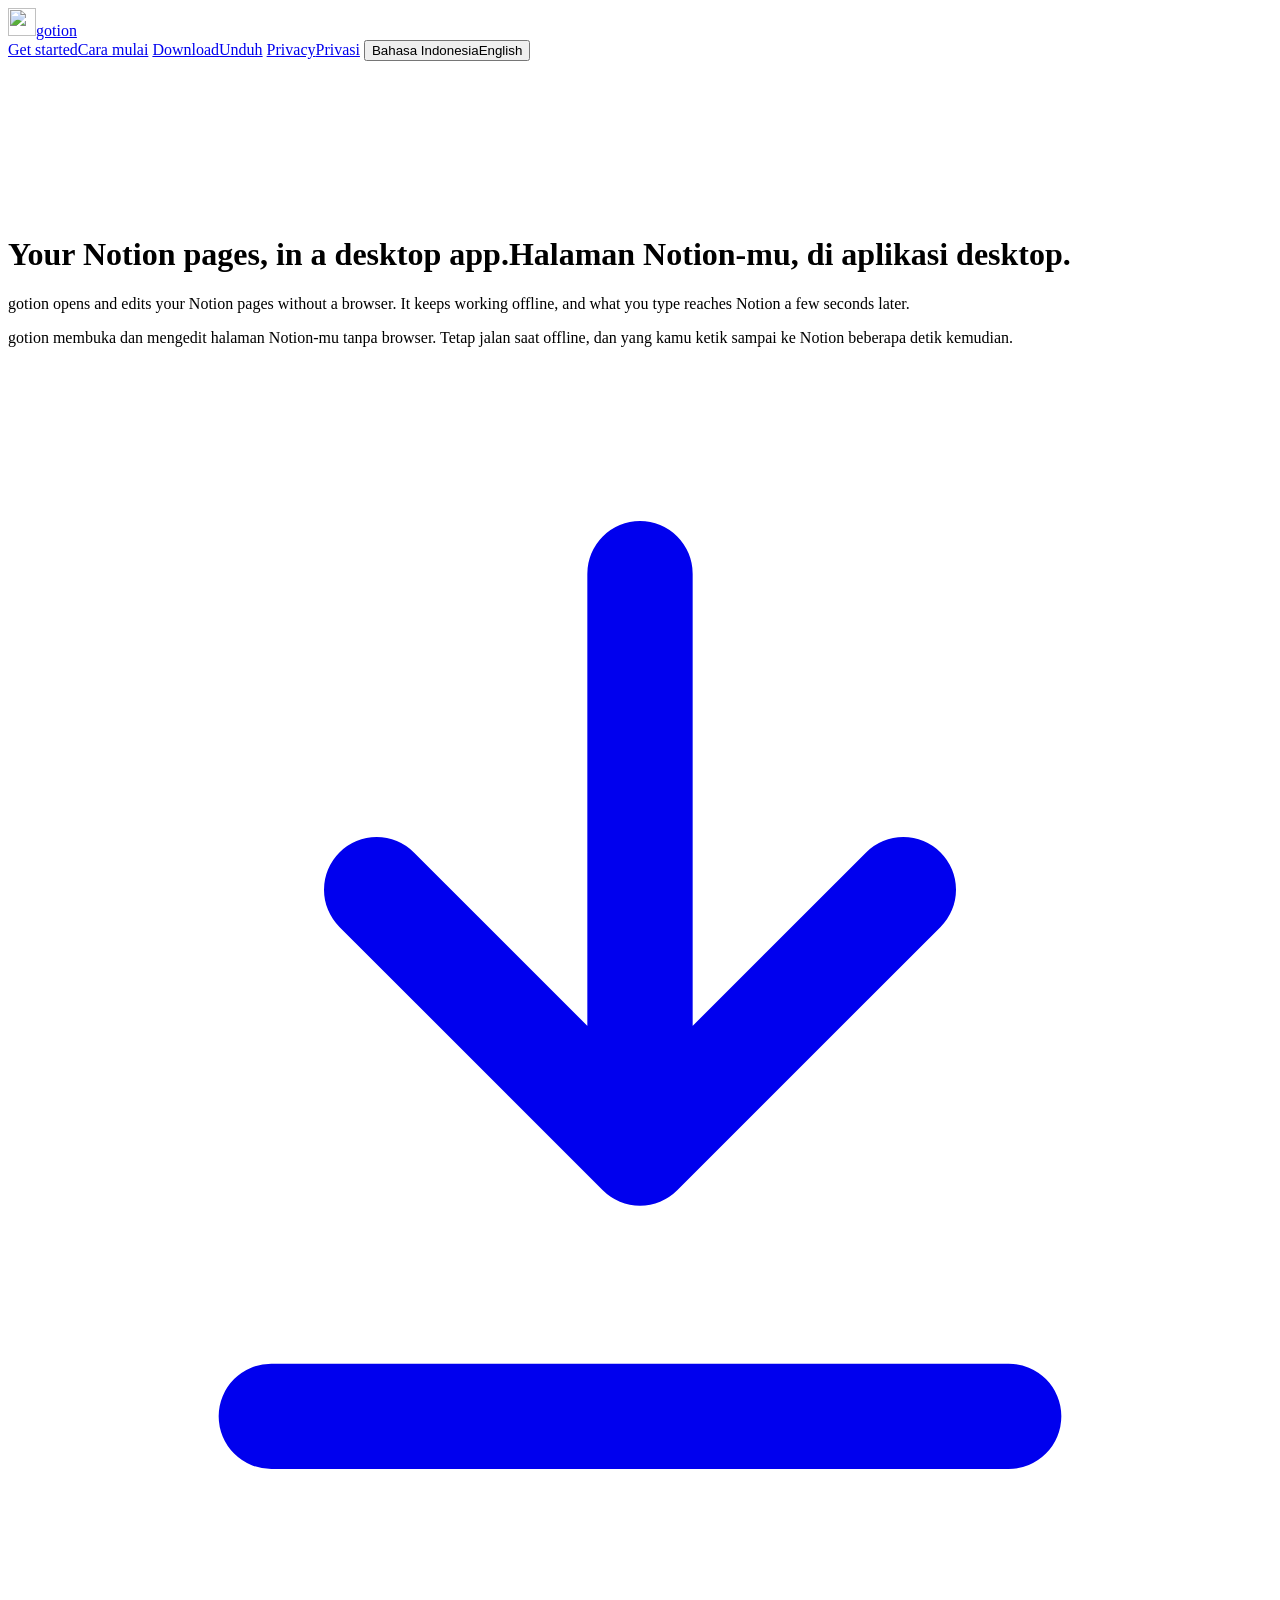
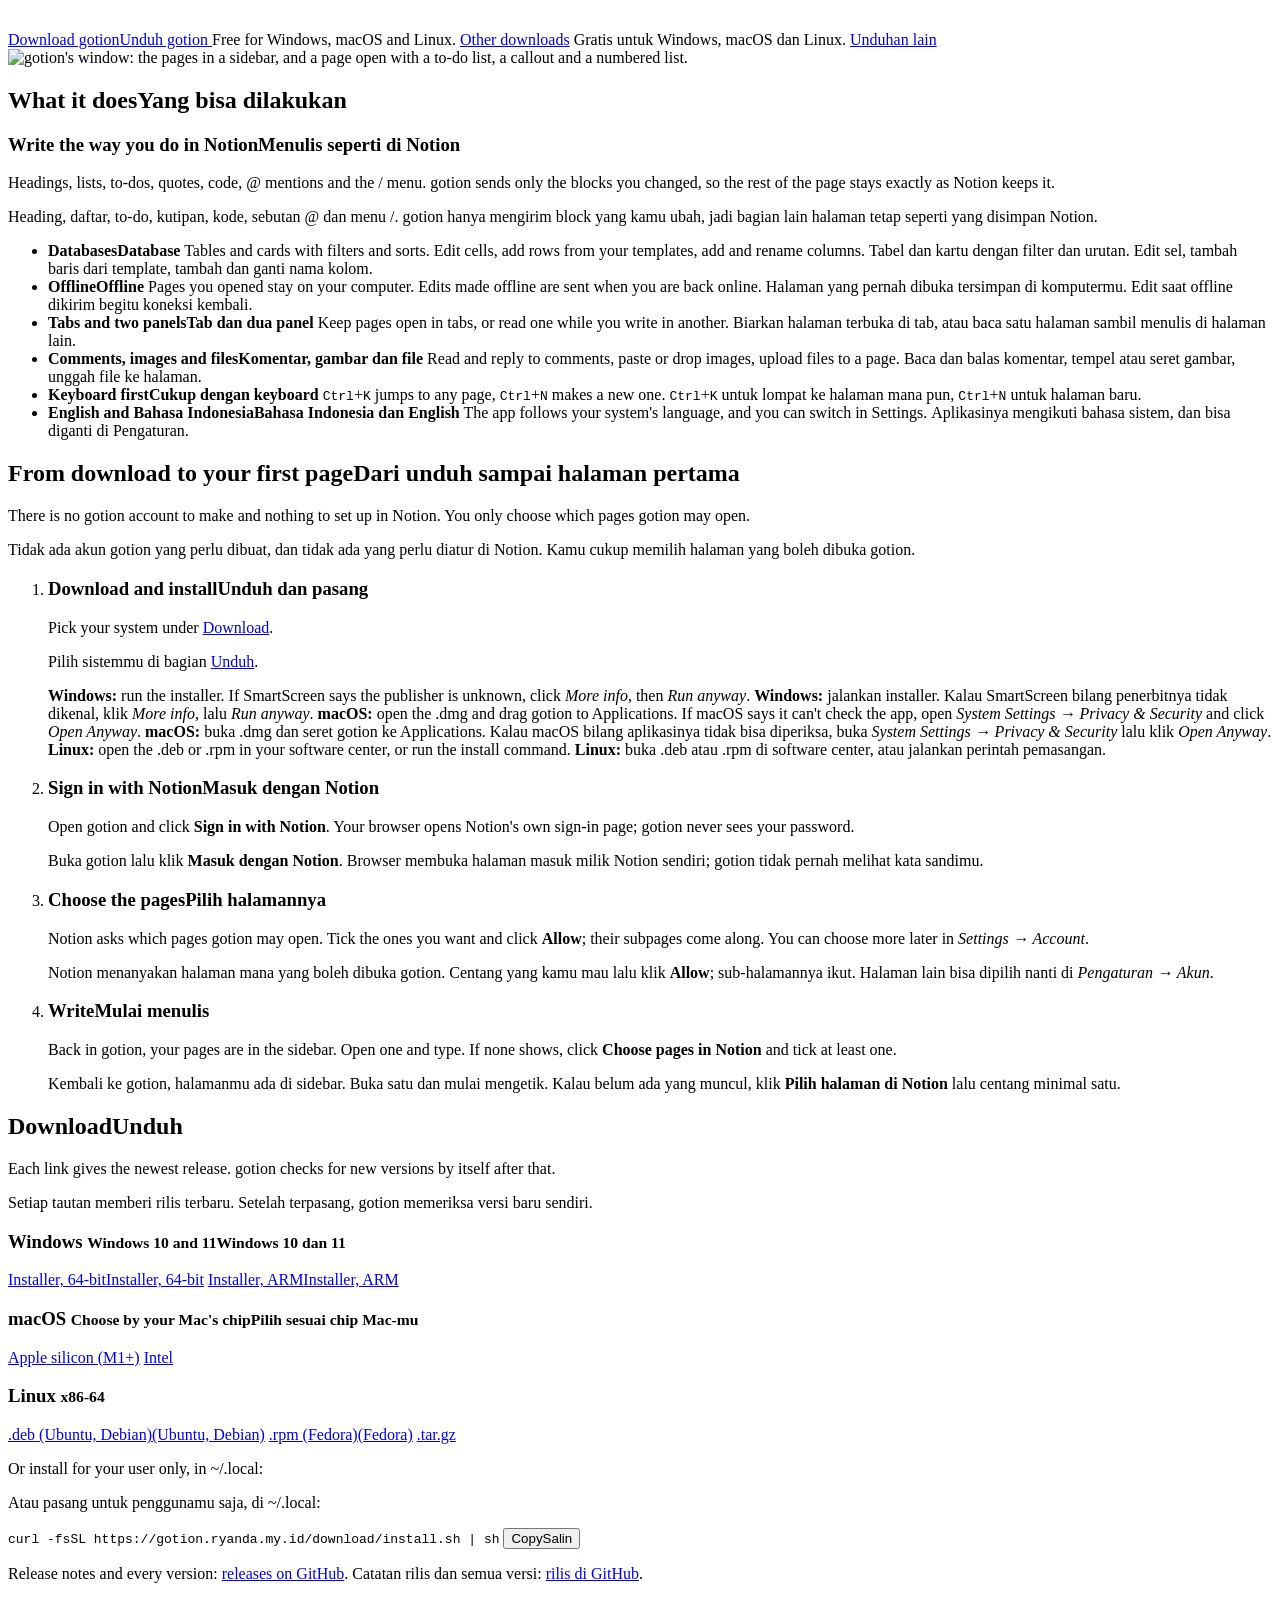
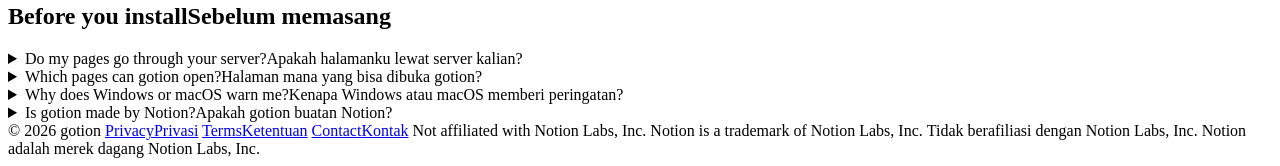
==== commit 1c7d8733: "Website: app's wash, a dot grid behind the hero, and SEO, Open Graph and llms.txt The page now sits " ====
--- a/worker/public/index.html
+++ b/worker/public/index.html
@@ -16,9 +16,47 @@
 </script>
 <title>gotion: your Notion pages in a desktop app</title>
 <meta name="description" content="gotion opens and edits your Notion pages in a desktop app for Windows, macOS and Linux, without a browser. Free.">
+<link rel="canonical" href="https://gotion.ryanda.my.id/">
+<meta name="robots" content="index, follow, max-image-preview:large">
+<meta name="theme-color" content="#ece6f6" media="(prefers-color-scheme: light)">
+<meta name="theme-color" content="#1d1426" media="(prefers-color-scheme: dark)">
+<meta property="og:type" content="website">
+<meta property="og:site_name" content="gotion">
+<meta property="og:url" content="https://gotion.ryanda.my.id/">
 <meta property="og:title" content="gotion: your Notion pages in a desktop app">
 <meta property="og:description" content="Open and edit your Notion pages in a desktop app, without a browser. Free for Windows, macOS and Linux.">
-<meta property="og:image" content="https://gotion.ryanda.my.id/hero-light.png">
+<meta property="og:locale" content="en_US">
+<meta property="og:locale:alternate" content="id_ID">
+<meta property="og:image" content="https://gotion.ryanda.my.id/og.png">
+<meta property="og:image:width" content="1200">
+<meta property="og:image:height" content="630">
+<meta property="og:image:alt" content="gotion: your Notion pages in a desktop app, beside a screenshot of its window">
+<meta name="twitter:card" content="summary_large_image">
+<meta name="twitter:title" content="gotion: your Notion pages in a desktop app">
+<meta name="twitter:description" content="Open and edit your Notion pages in a desktop app, without a browser. Free for Windows, macOS and Linux.">
+<meta name="twitter:image" content="https://gotion.ryanda.my.id/og.png">
+<link rel="apple-touch-icon" href="/apple-touch-icon.png">
+<script type="application/ld+json">
+{"@context":"https://schema.org","@graph":[
+ {"@type":"SoftwareApplication","@id":"https://gotion.ryanda.my.id/#app","name":"gotion",
+  "url":"https://gotion.ryanda.my.id/","image":"https://gotion.ryanda.my.id/og.png",
+  "screenshot":"https://gotion.ryanda.my.id/hero-light.png",
+  "description":"A free desktop app for Windows, macOS and Linux that opens and edits Notion pages and databases without a browser, works offline, and syncs changes to Notion through Notion's public API.",
+  "applicationCategory":"ProductivityApplication","operatingSystem":"Windows 10, Windows 11, macOS, Linux",
+  "inLanguage":["en","id"],"isAccessibleForFree":true,
+  "offers":{"@type":"Offer","price":"0","priceCurrency":"USD"},
+  "downloadUrl":"https://gotion.ryanda.my.id/#download",
+  "author":{"@type":"Person","name":"Ryanda","url":"https://github.com/ryandaaa"},
+  "sameAs":["https://github.com/ryandaaa/gotion-native"]},
+ {"@type":"FAQPage","mainEntity":[
+  {"@type":"Question","name":"Do my pages go through gotion's server?","acceptedAnswer":{"@type":"Answer","text":"No. The app talks to Notion directly. gotion's server only completes the sign-in, and relays Notion's notices that a page changed (page IDs, never content)."}},
+  {"@type":"Question","name":"Which pages can gotion open?","acceptedAnswer":{"@type":"Answer","text":"Only the ones you chose on Notion's consent page, and their subpages. You can take access back any time in Notion, under Settings → Connections."}},
+  {"@type":"Question","name":"Why does Windows or macOS warn me when installing gotion?","acceptedAnswer":{"@type":"Answer","text":"gotion's installers are not code-signed yet. On Windows click More info, then Run anyway; on macOS open System Settings → Privacy & Security and click Open Anyway. Every release is built from the source on GitHub."}},
+  {"@type":"Question","name":"Is gotion made by Notion?","acceptedAnswer":{"@type":"Answer","text":"No. gotion is an independent app that uses Notion's public API. It is not affiliated with Notion Labs, Inc."}}
+ ]}
+]}
+</script>
+<link rel="preload" href="/fonts/inter-600-normal.ttf" as="font" type="font/ttf" crossorigin>
 <link rel="icon" href="/favicon.svg" type="image/svg+xml">
 <link rel="stylesheet" href="/style.css">
 <script src="/site.js" defer></script>
@@ -39,6 +77,7 @@
 
   <main>
     <div class="hero">
+      <div class="dots" aria-hidden="true"><canvas data-dots></canvas></div>
       <h1>
         <span lang="en">Your Notion pages, in a desktop app.</span><span lang="id">Halaman Notion-mu, di aplikasi desktop.</span><span class="caret" aria-hidden="true"></span>
       </h1>
@@ -56,8 +95,7 @@
       </div>
     </div>
 
-    <!-- The hero's picture. A React Bits component can replace what is inside
-         this element later; keep the element and its id. -->
+    <!-- The hero's picture: the app's window. -->
     <div class="hero-visual" id="hero-visual">
       <picture>
         <source srcset="/hero-dark.png" media="(prefers-color-scheme: dark)">
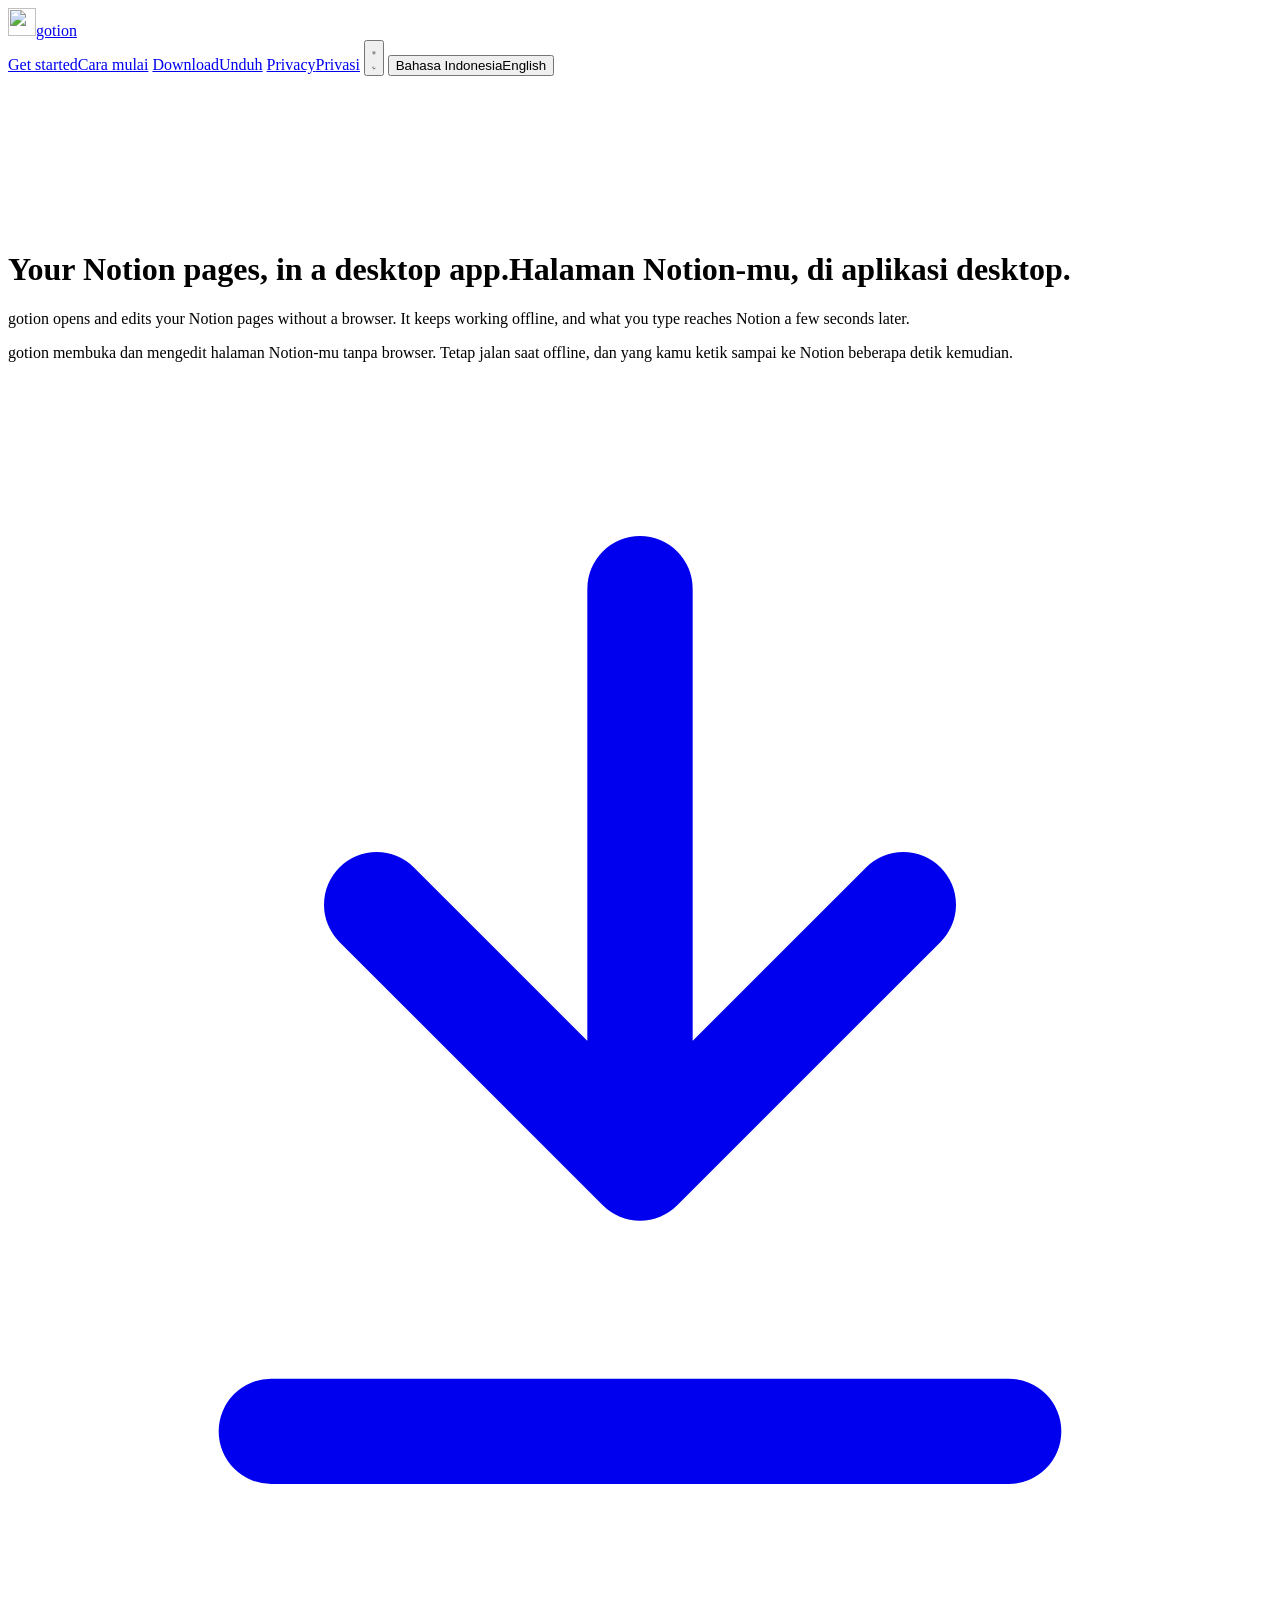
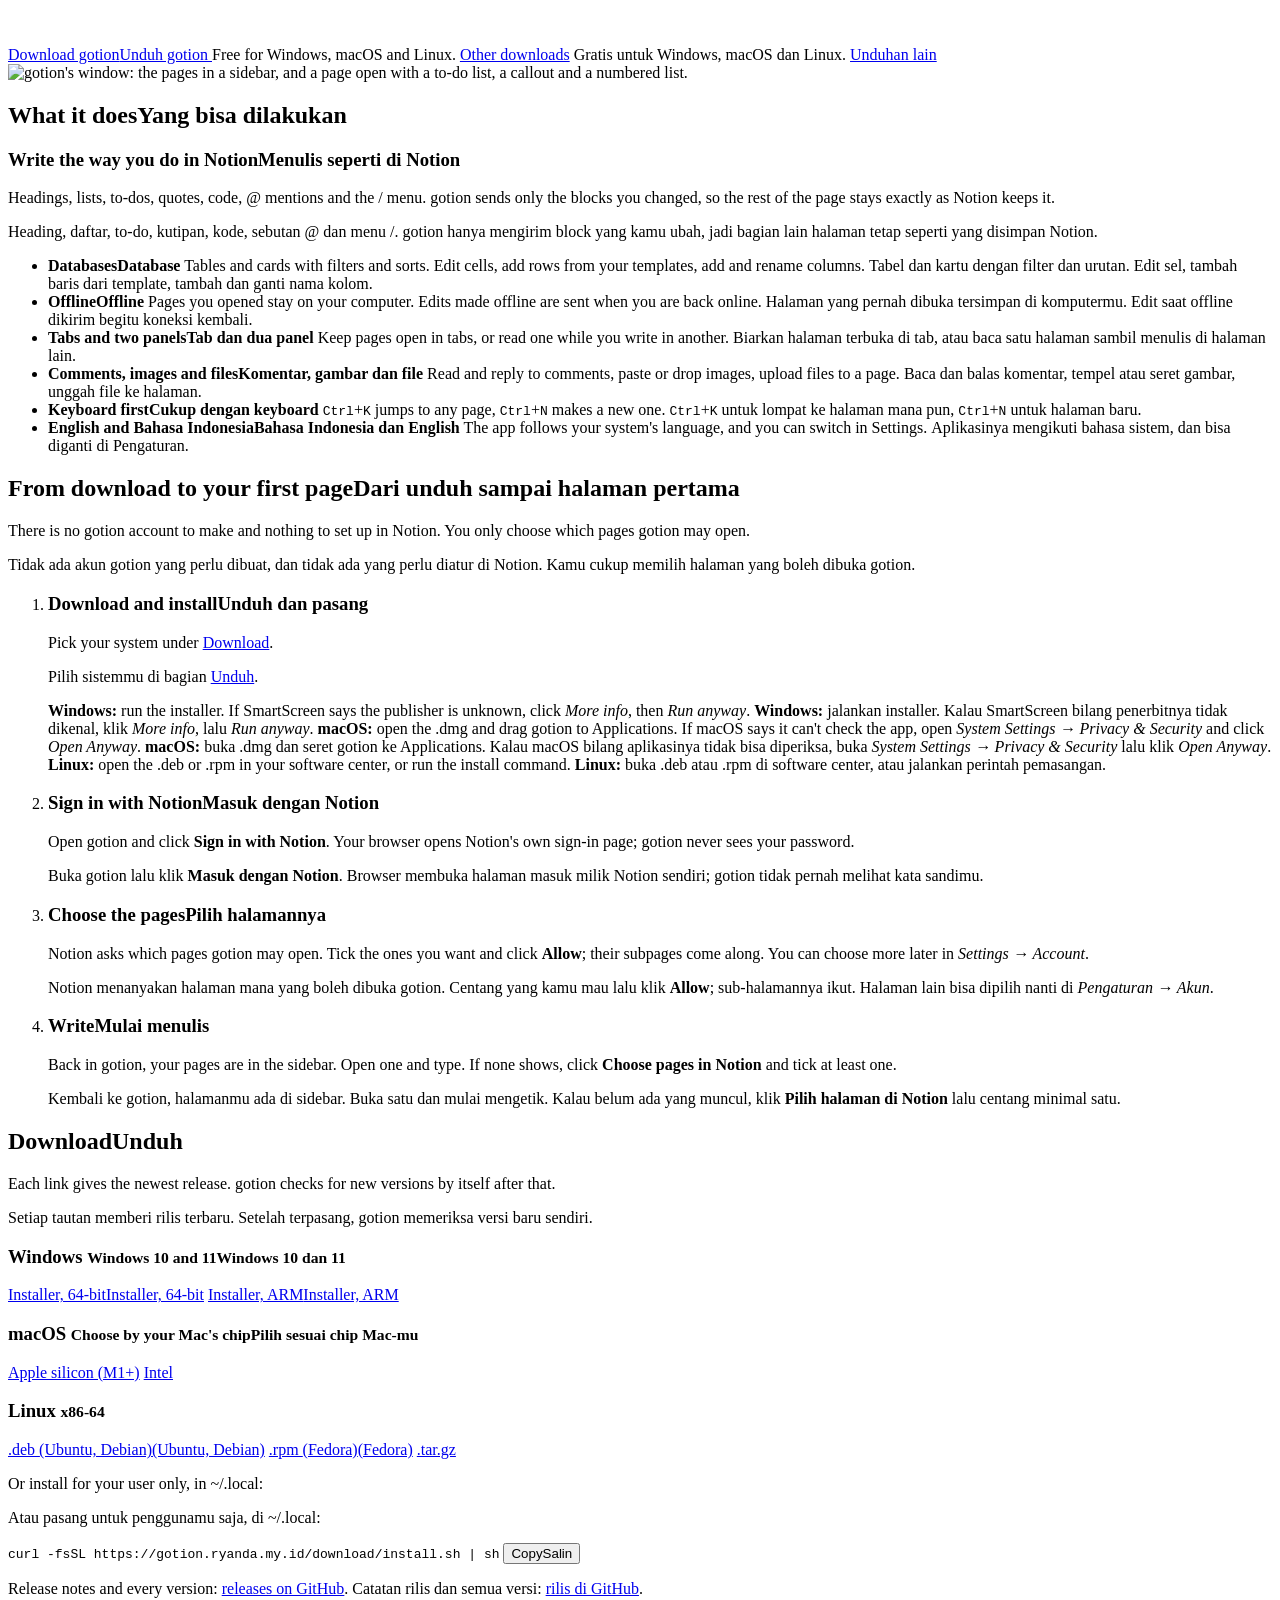
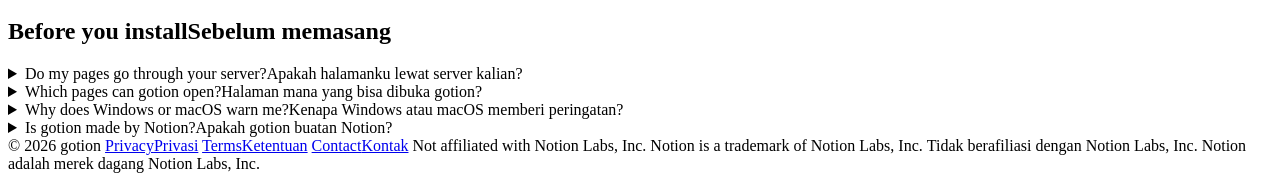
==== commit a3f93d62: "Website: a light/dark switch, and a plain dark page without the wash The switch sits beside the lang" ====
--- a/worker/public/index.html
+++ b/worker/public/index.html
@@ -9,6 +9,9 @@
   (function () {
     var l;
     try { l = localStorage.getItem("lang"); } catch (e) {}
+    var t;
+    try { t = localStorage.getItem("theme"); } catch (e) {}
+    if (t === "light" || t === "dark") document.documentElement.dataset.theme = t;
     if (l !== "id" && l !== "en") l = /^(id|in)\b/i.test(navigator.language || "") ? "id" : "en";
     document.documentElement.dataset.lang = l;
     document.documentElement.lang = l;
@@ -69,6 +72,10 @@
       <a href="#start"><span lang="en">Get started</span><span lang="id">Cara mulai</span></a>
       <a href="#download"><span lang="en">Download</span><span lang="id">Unduh</span></a>
       <a href="/privacy"><span lang="en">Privacy</span><span lang="id">Privasi</span></a>
+      <button class="lang theme" type="button" data-theme-switch aria-label="Light / dark">
+        <svg class="sun" viewBox="0 0 24 24" fill="none" stroke="currentColor" stroke-width="2" stroke-linecap="round" aria-hidden="true"><circle cx="12" cy="12" r="4"/><path d="M12 2v2M12 20v2M4.9 4.9l1.4 1.4M17.7 17.7l1.4 1.4M2 12h2M20 12h2M4.9 19.1l1.4-1.4M17.7 6.3l1.4-1.4"/></svg>
+        <svg class="moon" viewBox="0 0 24 24" fill="none" stroke="currentColor" stroke-width="2" stroke-linecap="round" stroke-linejoin="round" aria-hidden="true"><path d="M20 14.5A8 8 0 1 1 9.5 4a6.5 6.5 0 0 0 10.5 10.5z"/></svg>
+      </button>
       <button class="lang" type="button" data-lang-switch aria-label="Bahasa Indonesia / English">
         <span lang="en">Bahasa Indonesia</span><span lang="id">English</span>
       </button>
@@ -98,7 +105,7 @@
     <!-- The hero's picture: the app's window. -->
     <div class="hero-visual" id="hero-visual">
       <picture>
-        <source srcset="/hero-dark.png" media="(prefers-color-scheme: dark)">
+        <source srcset="/hero-dark.png" media="(prefers-color-scheme: dark)" data-dark>
         <img src="/hero-light.png" width="1280" height="800" fetchpriority="high"
              alt="gotion's window: the pages in a sidebar, and a page open with a to-do list, a callout and a numbered list.">
       </picture>
